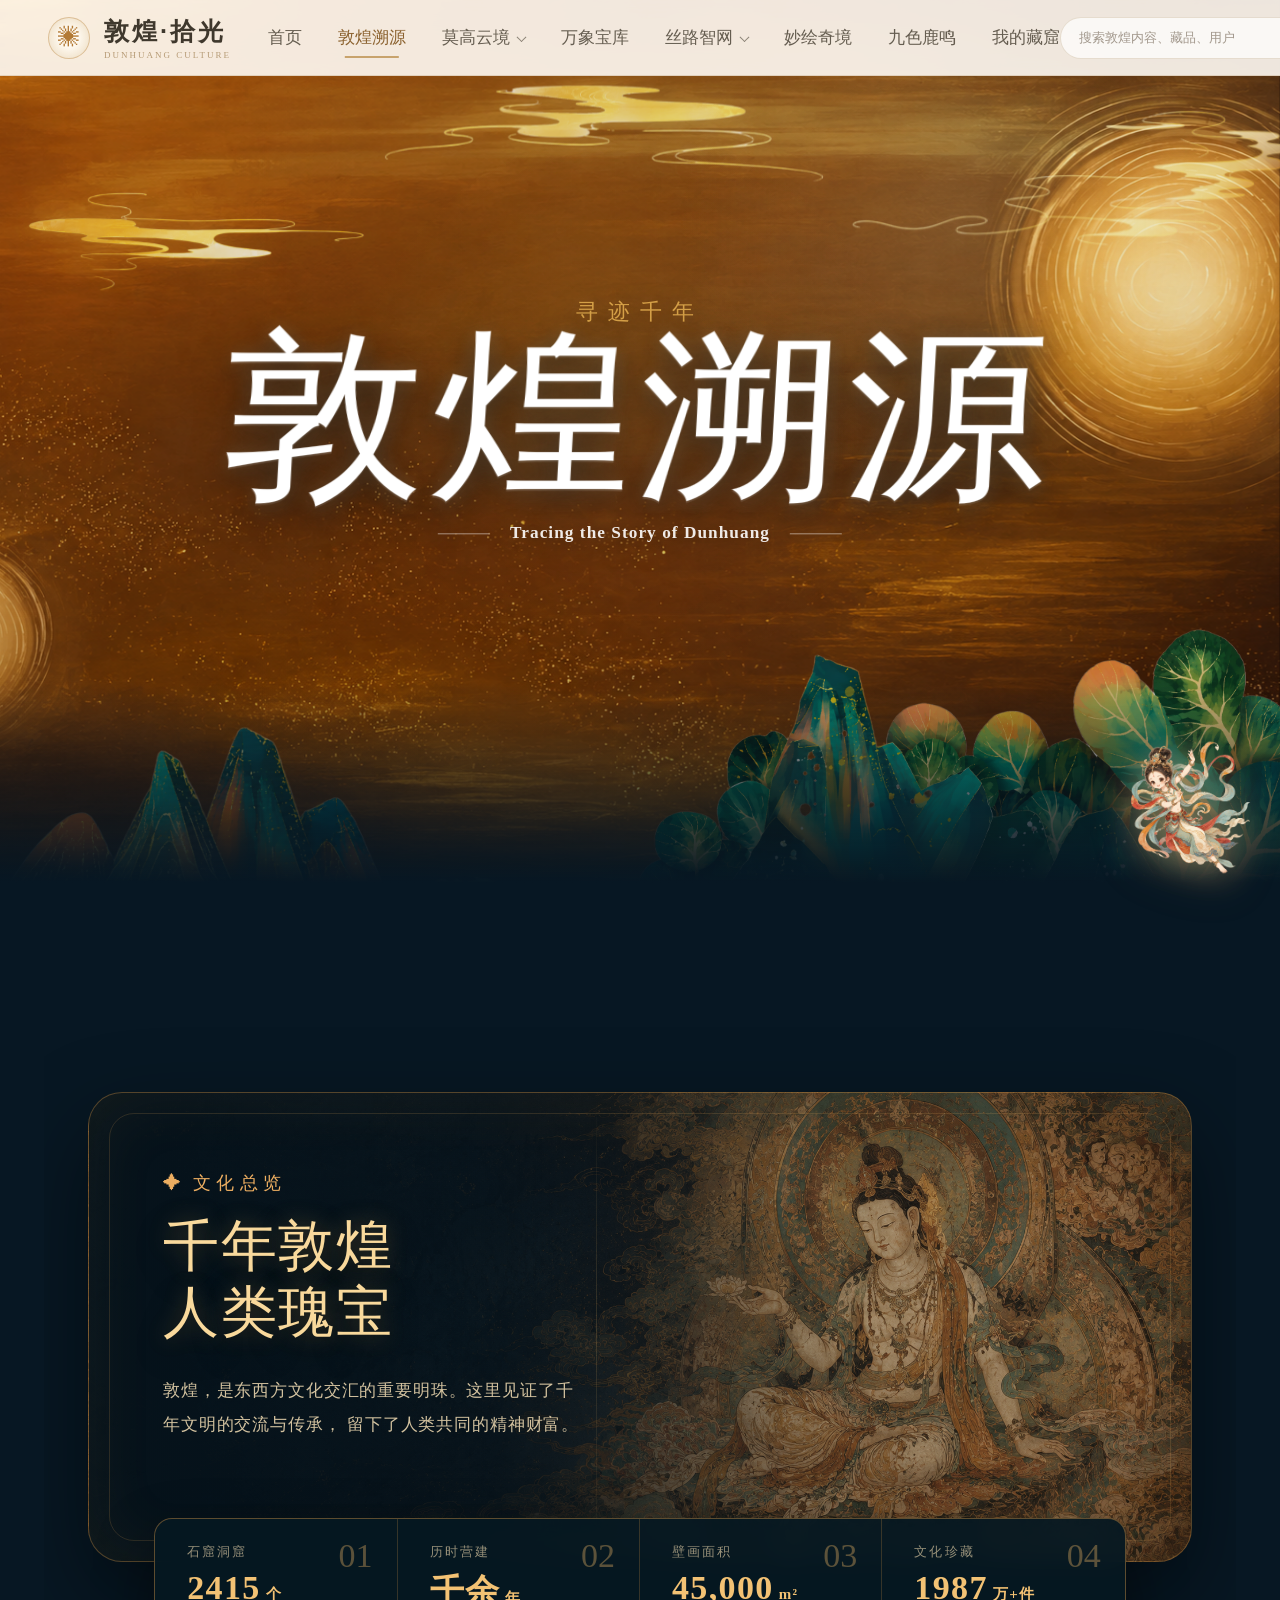
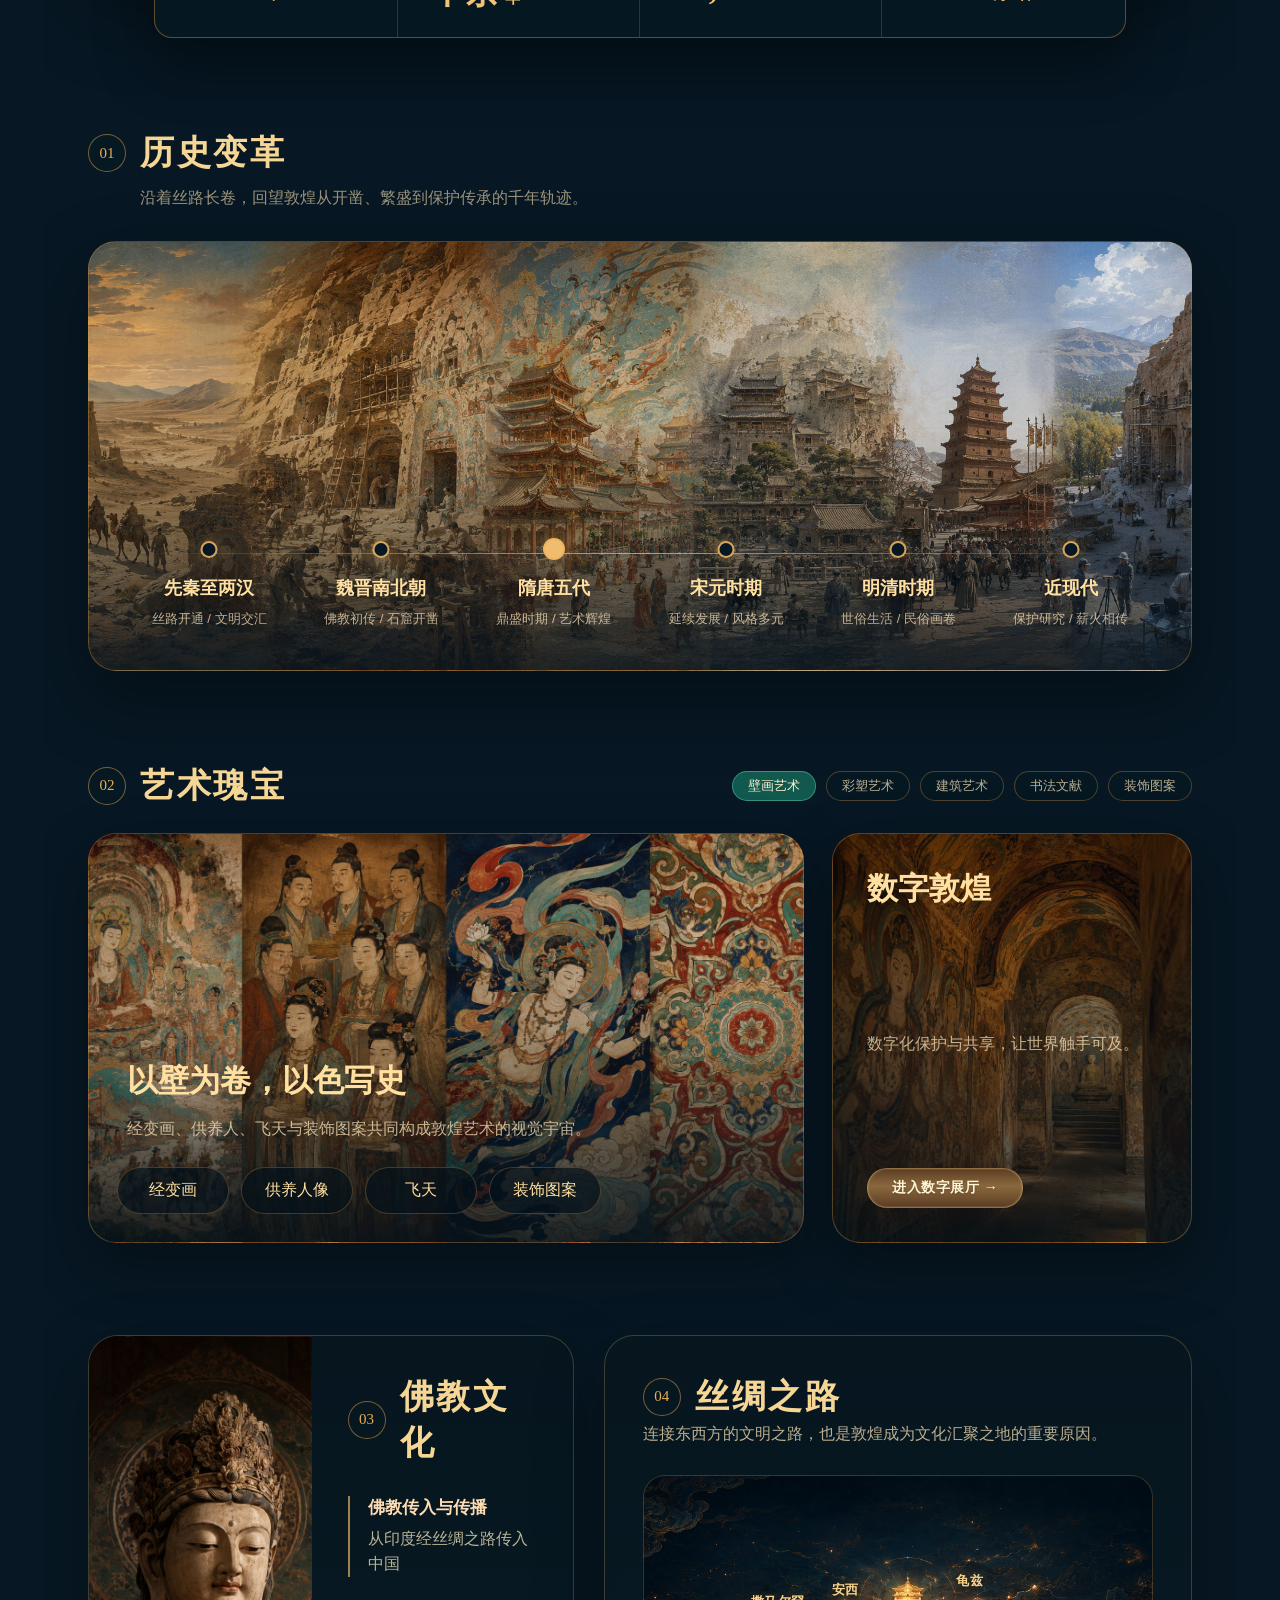
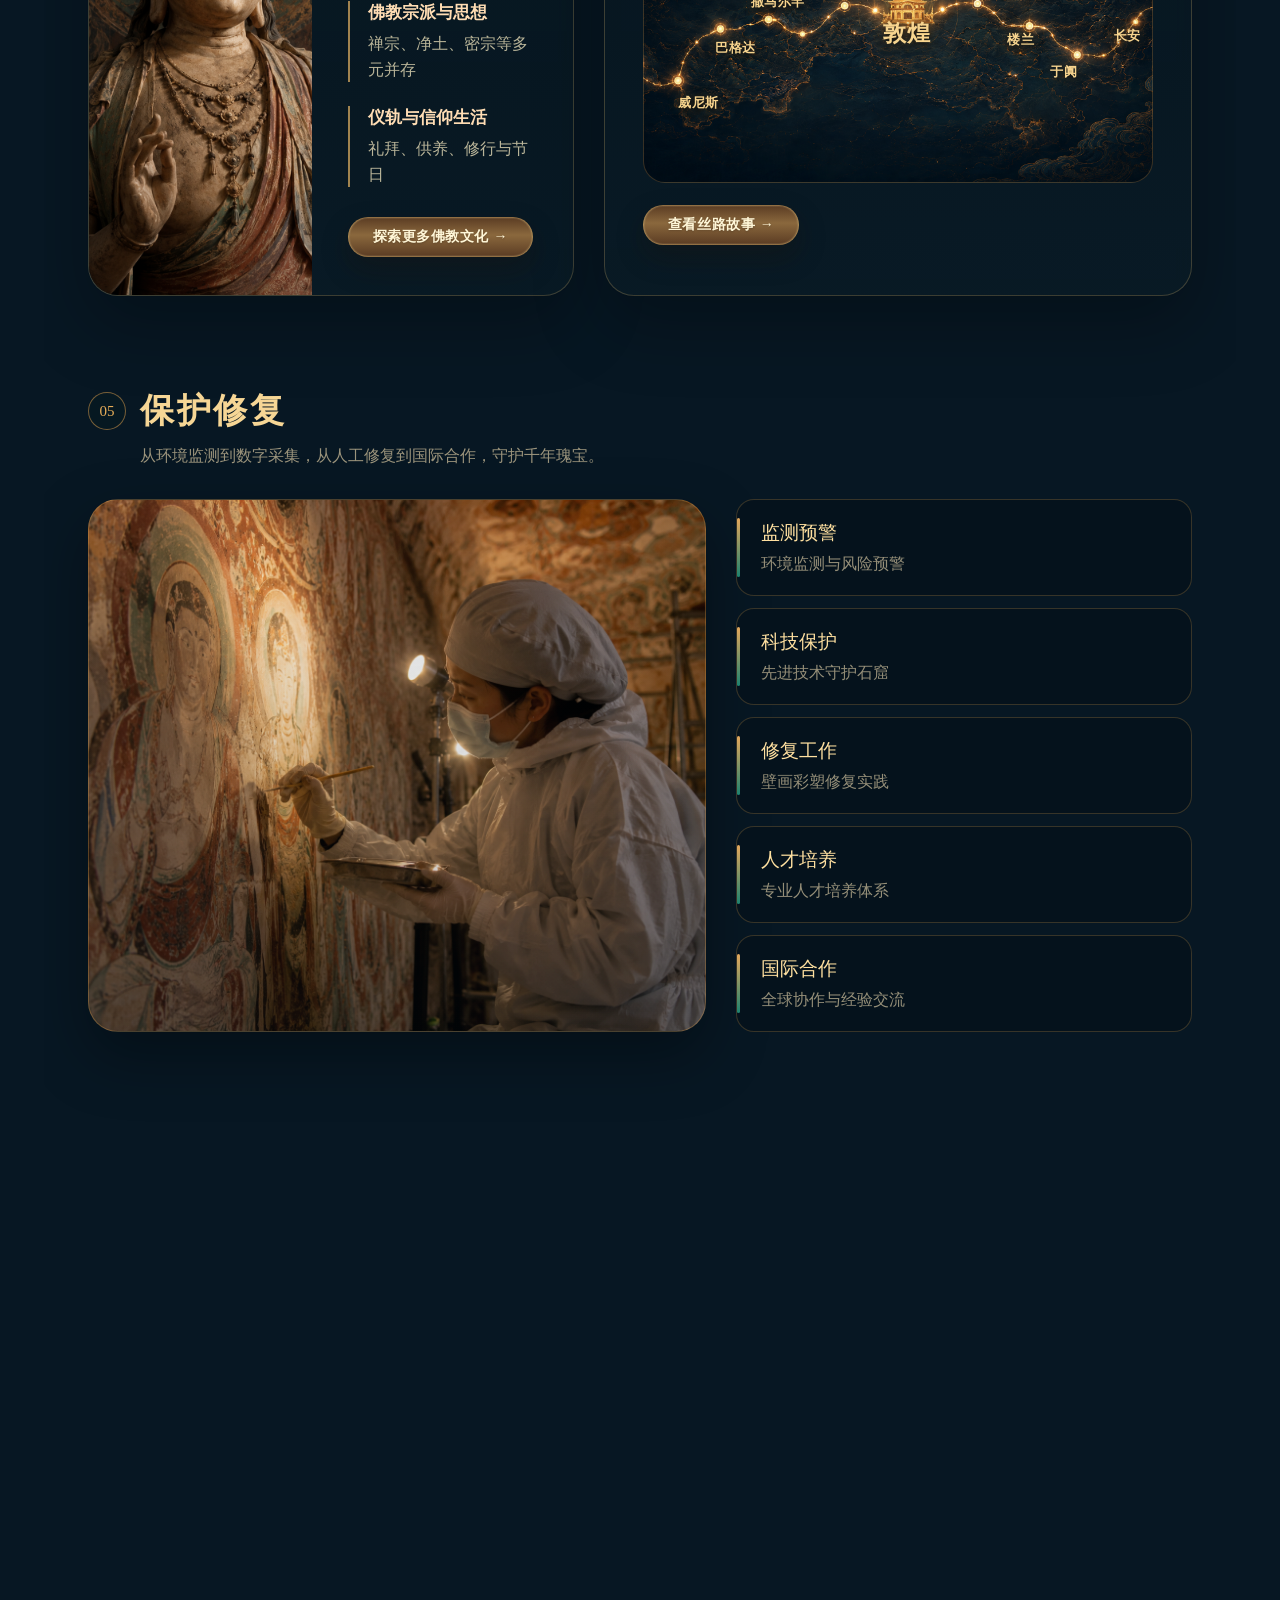
==== dunhuang_frontend/dunhuang_frontend/pages/community.html @ d0263dbf "首次提交" ====
﻿<!DOCTYPE html>
<html lang="zh-CN">
<head>
  <meta charset="UTF-8" />
  <meta name="viewport" content="width=device-width, initial-scale=1.0" />

  <title>敦煌社区</title>

  <link rel="stylesheet" href="../assets/css/community.css" />
  <link rel="stylesheet" href="../assets/css/ai-assistant.css" />
</head>

<body>
  <main class="community-page">
    <section class="community-opening" id="communityOpening">
      <div class="opening-sticky">
        <div class="opening-scene">
          <img
            class="opening-layer opening-bg"
            src="../assets/images/community/bg.png"
            alt="敦煌背景"
          />

          <img
            class="opening-layer cloud cloud-left"
            src="../assets/images/community/cloud-left.png"
            alt="左侧云纹"
          />

          <img
            class="opening-layer cloud cloud-top"
            src="../assets/images/community/cloud-top.png"
            alt="顶部云纹"
          />

          <img
            class="opening-layer cloud cloud-right"
            src="../assets/images/community/cloud-right.png"
            alt="右侧云纹"
          />

          <img
            class="opening-layer mountain mountain-center"
            src="../assets/images/community/mountain-center.png"
            alt="中间远山"
          />

          <img
            class="opening-layer mountain mountain-left"
            src="../assets/images/community/mountain-left.png"
            alt="左侧山体"
          />

          <img
            class="opening-layer mountain mountain-right"
            src="../assets/images/community/mountain-right.png"
            alt="右侧山体"
          />

          <header class="topbar">
            <div class="brand">
              <div class="brand-logo">✺</div>
              <div>
                <div class="brand-title">敦煌·拾光</div>
                <div class="brand-sub">DUNHUANG CULTURE</div>
              </div>
            </div>

            <nav class="nav">
              <a href="../welcome.html?view=home">首页</a>
              <a class="active" href="./community.html">敦煌溯源</a>
              <span class="nav-item has-dropdown">
                <a href="./mogao1.html">莫高云境</a>
                <span class="nav-dropdown">
                  <a href="./mogao1.html">云游洞窟</a>
                  <a href="./mogao2.html">洞窟筛选</a>
                </span>
              </span>
              <a href="./treasure.html">万象宝库</a>
              <span class="nav-item has-dropdown">
                <a href="./knowledge1.html">丝路智网</a>
                <span class="nav-dropdown">
                  <a href="./knowledge1.html">知识图谱</a>
                  <a href="./knowledge2.html">智能检索</a>
                </span>
              </span>
              <a href="./game.html">妙绘奇境</a>
              <a href="./origin.html">九色鹿鸣</a>
              <a href="./profile.html">我的藏窟</a>
            </nav>

            <div class="top-actions">
              <div class="search">
                <input type="text" placeholder="搜索敦煌内容、藏品、用户" />
                <span>⌕</span>
              </div>
              <button class="icon-btn">♡</button>
              <button class="icon-btn">✉</button>
              <div class="user-mini">
                <img src="../assets/images/profile/lingxi-main.png" alt="用户头像">
                <span>敦小妞</span>
                <em>Lv.6</em>
              </div>
            </div>
          </header>

          <div class="opening-title">
            <div class="title-small">寻迹千年</div>
            <h1>敦煌溯源</h1>
            <p>Tracing the Story of Dunhuang</p>
          </div>

          <div class="bottom-fade"></div>
        </div>
      </div>
    </section>

    <section class="community-content origin-overview" id="originOverview">
  <div class="overview-bg-deco"></div>

  <div class="overview-shell">
     <section class="community-content origin-overview" id="originOverview">
      <div class="overview-shell">
        <section class="overview-hero reveal">
          <div class="overview-hero__content">
            <div class="eyebrow">文化总览</div>
            <h2>千年敦煌<br />人类瑰宝</h2>
            <p>
              敦煌，是东西方文化交汇的重要明珠。这里见证了千年文明的交流与传承，
              留下了人类共同的精神财富。
            </p>
          </div>
        </section>

        <section class="overview-stats reveal" aria-label="敦煌数据概览">
          <article class="stat-item">
            <span>01</span>
            <p>石窟洞窟</p>
            <strong>2415<em>个</em></strong>
          </article>
          <article class="stat-item">
            <span>02</span>
            <p>历时营建</p>
            <strong>千余<em>年</em></strong>
          </article>
          <article class="stat-item">
            <span>03</span>
            <p>壁画面积</p>
            <strong>45,000<em>m²</em></strong>
          </article>
          <article class="stat-item">
            <span>04</span>
            <p>文化珍藏</p>
            <strong>1987<em>万+件</em></strong>
          </article>
        </section>

        <section class="overview-block history-block reveal">
          <div class="section-title">
            <span>01</span>
            <h3>历史变革</h3>
            <p>沿着丝路长卷，回望敦煌从开凿、繁盛到保护传承的千年轨迹。</p>
          </div>

          <div class="history-panorama">
            <div class="history-points">
              <article>
                <b>先秦至两汉</b>
                <small>丝路开通 / 文明交汇</small>
              </article>
              <article>
                <b>魏晋南北朝</b>
                <small>佛教初传 / 石窟开凿</small>
              </article>
              <article class="active">
                <b>隋唐五代</b>
                <small>鼎盛时期 / 艺术辉煌</small>
              </article>
              <article>
                <b>宋元时期</b>
                <small>延续发展 / 风格多元</small>
              </article>
              <article>
                <b>明清时期</b>
                <small>世俗生活 / 民俗画卷</small>
              </article>
              <article>
                <b>近现代</b>
                <small>保护研究 / 薪火相传</small>
              </article>
            </div>
          </div>
        </section>

        <section class="overview-block art-block reveal">
          <div class="section-head">
            <div class="section-title compact">
              <span>02</span>
              <h3>艺术瑰宝</h3>
            </div>
            <div class="art-tabs">
              <button class="art-tab active">壁画艺术</button>
              <button class="art-tab">彩塑艺术</button>
              <button class="art-tab">建筑艺术</button>
              <button class="art-tab">书法文献</button>
              <button class="art-tab">装饰图案</button>
            </div>
          </div>

          <div class="art-editorial">
            <div class="art-stage">
              <div class="art-copy">
                <h4>以壁为卷，以色写史</h4>
                <p>经变画、供养人、飞天与装饰图案共同构成敦煌艺术的视觉宇宙。</p>
              </div>
              <div class="art-labels">
                <span>经变画</span>
                <span>供养人像</span>
                <span>飞天</span>
                <span>装饰图案</span>
              </div>
            </div>

            <aside class="digital-panel">
              <h4>数字敦煌</h4>
              <p>数字化保护与共享，让世界触手可及。</p>
              <a href="javascript:void(0);" role="button">进入数字展厅 →</a>
            </aside>
          </div>
        </section>

        <section class="overview-dual reveal">
          <article class="culture-panel">
            <div class="panel-image buddha-image"></div>
            <div class="panel-copy">
              <div class="section-title compact">
                <span>03</span>
                <h3>佛教文化</h3>
              </div>
              <ul>
                <li><b>佛教传入与传播</b><em>从印度经丝绸之路传入中国</em></li>
                <li><b>佛教宗派与思想</b><em>禅宗、净土、密宗等多元并存</em></li>
                <li><b>仪轨与信仰生活</b><em>礼拜、供养、修行与节日</em></li>
              </ul>
              <a href="javascript:void(0);" role="button">探索更多佛教文化 →</a>
            </div>
          </article>

          <article class="road-panel">
            <div class="section-title compact">
              <span>04</span>
              <h3>丝绸之路</h3>
            </div>
            <p>连接东西方的文明之路，也是敦煌成为文化汇聚之地的重要原因。</p>
            <div class="road-map">
              <span class="route-label route-venice">威尼斯</span>
              <span class="route-label route-changan">巴格达</span>
              <span class="route-label route-turpan">撒马尔罕</span>
              <span class="route-label route-anxi">安西</span>
              <span class="route-label route-dunhuang">敦煌</span>
              <span class="route-label route-qiuci">龟兹</span>
              <span class="route-label route-loulan">楼兰</span>
              <span class="route-label route-huayuan">于阗</span>
              <span class="route-label route-baghdad">长安</span>
            </div>
            <a href="javascript:void(0);" role="button">查看丝路故事 →</a>
          </article>
        </section>

        <section class="overview-block repair-block reveal">
          <div class="section-title">
            <span>05</span>
            <h3>保护修复</h3>
            <p>从环境监测到数字采集，从人工修复到国际合作，守护千年瑰宝。</p>
          </div>

          <div class="repair-editorial">
            <div class="repair-photo"></div>
            <div class="repair-list">
              <article><span>监测预警</span><p>环境监测与风险预警</p></article>
              <article><span>科技保护</span><p>先进技术守护石窟</p></article>
              <article><span>修复工作</span><p>壁画彩塑修复实践</p></article>
              <article><span>人才培养</span><p>专业人才培养体系</p></article>
              <article><span>国际合作</span><p>全球协作与经验交流</p></article>
            </div>
          </div>
        </section>

        <section class="overview-block modern-block reveal">
          <div class="section-title">
            <span>06</span>
            <h3>当代价值</h3>
            <p>让敦煌文化照亮未来，让传统审美进入当代生活。</p>
          </div>

          <div class="modern-editorial">
            <div class="modern-strip">
              <div><b>文化传承</b><small>弘扬中华优秀传统文化</small></div>
              <div><b>学术研究</b><small>多学科研究与新发现</small></div>
              <div><b>文旅融合</b><small>文化旅游与美学体验</small></div>
              <div><b>创意产业</b><small>文创设计与生活美学</small></div>
              <div><b>国际交流</b><small>文明互鉴与世界对话</small></div>
            </div>
            <div class="modern-quotes">
              <blockquote>
                敦煌是全人类的共同财富，保护好、研究好、利用好，是我们共同的责任。
                <span>—— 敦煌研究院</span>
              </blockquote>
              <blockquote>
                保护传承敦煌文化，让历史文脉在新时代焕发光彩。
                <span>—— 习近平总书记相关论述</span>
              </blockquote>
              <blockquote>
                以数字技术连接古今，让丝路文明被更多人看见、理解与热爱。
                <span>—— 数字敦煌</span>
              </blockquote>
            </div>
          </div>
        </section>
      </div>
    </section>

  </main>

  <script src="../assets/js/community.js"></script>
  <script src="../assets/js/ai-assistant.js"></script>
</body>
</html>
---- dunhuang_frontend/dunhuang_frontend/assets/css/community.css ----
* {
  box-sizing: border-box;
}

html,
body {
  margin: 0;
  padding: 0;
  overflow-x: hidden;
  background: #071723;
  font-family: "STKaiti", "KaiTi", "Microsoft YaHei", Arial, sans-serif;
}

img {
  display: block;
  user-select: none;
  -webkit-user-drag: none;
  pointer-events: none;
}

.community-page {
  width: 100%;
  min-height: 100vh;
  background: #071723;
}

.community-opening {
  position: relative;
  height: 100vh;
  min-height: 560px;
  background: #050508;
}

.opening-sticky {
  position: relative;
  top: 0;
  width: 100%;
  height: 100%;
  overflow: hidden;
  background: #050508;
}

.opening-scene {
  position: relative;
  width: 100%;
  height: 100%;
  overflow: hidden;
  background: #050508;
}

.opening-layer {
  position: absolute;
  display: block;
  will-change: transform, opacity;
}

.opening-bg {
  inset: 0;
  z-index: 1;
  width: 100%;
  height: 100%;
  object-fit: cover;
  transform-origin: center center;
}

.opening-scene::after {
  content: "";
  position: absolute;
  inset: 0;
  z-index: 30;
  pointer-events: none;
  background:
    radial-gradient(circle at 74% 25%, rgba(255, 218, 136, 0.14), transparent 23%),
    radial-gradient(circle at 49% 45%, rgba(255, 203, 91, 0.08), transparent 34%),
    linear-gradient(to bottom, rgba(0, 0, 0, 0.04), rgba(0, 0, 0, 0.12) 58%, rgba(0, 0, 0, 0.28));
}

.topbar {
  position: absolute;
  top: 0;
  left: 0;
  right: 0;
  z-index: 50;
  height: 76px;
  padding: 0 48px;
  display: flex;
  align-items: center;
  justify-content: space-between;
  background: rgba(255, 251, 244, 0.9);
  border-bottom: 1px solid rgba(178, 147, 105, 0.28);
  backdrop-filter: blur(14px);
}

.brand {
  min-width: 220px;
  display: flex;
  align-items: center;
  gap: 14px;
  color: #3f382d;
}

.brand-logo {
  width: 42px;
  height: 42px;
  border: 1px solid rgba(191, 143, 79, 0.45);
  border-radius: 50%;
  display: grid;
  place-items: center;
  color: #b37a35;
  background: radial-gradient(circle, #fffaf1 30%, #ead8bb);
  font-size: 22px;
}

.brand-title {
  font-size: 25px;
  letter-spacing: 3px;
  font-weight: 800;
}

.brand-sub {
  margin-top: 2px;
  color: #b69b76;
  font-family: Georgia, "Times New Roman", serif;
  font-size: 9px;
  letter-spacing: 2px;
}

.nav {
  display: flex;
  align-items: center;
  gap: 36px;
  color: #655d50;
  font-size: 17px;
}

.nav a {
  position: relative;
  padding: 28px 0;
  color: inherit;
  text-decoration: none;
  white-space: nowrap;
}

.nav a::after {
  content: "";
  position: absolute;
  left: 50%;
  bottom: 19px;
  width: 0;
  height: 2px;
  background: #c8a36c;
  transform: translateX(-50%);
  transition: 0.25s;
}

.nav a:hover,
.nav a.active {
  color: #8b622f;
}

.nav a:hover::after,
.nav a.active::after {
  width: 80%;
}

.nav-item {
  position: relative;
  display: inline-flex;
  align-items: center;
}

.has-dropdown > a {
  padding-right: 15px;
}

.has-dropdown > a::before {
  content: "";
  position: absolute;
  right: 0;
  top: 50%;
  width: 6px;
  height: 6px;
  border-right: 1px solid currentColor;
  border-bottom: 1px solid currentColor;
  transform: translateY(-62%) rotate(45deg);
  opacity: .55;
  transition: transform .22s ease, opacity .22s ease;
}

.has-dropdown:hover > a::before,
.has-dropdown:focus-within > a::before {
  transform: translateY(-35%) rotate(225deg);
  opacity: 1;
}

.nav-dropdown {
  position: absolute;
  left: 50%;
  top: calc(100% - 7px);
  z-index: 80;
  width: 168px;
  padding: 8px;
  display: grid;
  gap: 2px;
  background: linear-gradient(180deg, rgba(255,253,249,.96), rgba(247,238,226,.95));
  border: 1px solid rgba(196,147,88,.34);
  border-radius: 8px;
  box-shadow: 0 18px 42px rgba(92, 63, 36, .16);
  opacity: 0;
  visibility: hidden;
  transform: translate(-50%, 10px);
  transition: opacity .22s ease, transform .22s ease, visibility .22s ease;
}

.nav-dropdown::before {
  content: "";
  position: absolute;
  left: 50%;
  top: -6px;
  width: 10px;
  height: 10px;
  background: rgba(255,253,249,.96);
  border-left: 1px solid rgba(196,147,88,.34);
  border-top: 1px solid rgba(196,147,88,.34);
  transform: translateX(-50%) rotate(45deg);
}

.has-dropdown:hover .nav-dropdown,
.has-dropdown:focus-within .nav-dropdown {
  opacity: 1;
  visibility: visible;
  transform: translate(-50%, 0);
}

.nav .nav-dropdown a {
  height: 38px;
  padding: 0 12px;
  display: flex;
  align-items: center;
  justify-content: center;
  color: #4c3c2b;
  font-size: 16px;
  border-radius: 6px;
}

.nav .nav-dropdown a::before,
.nav .nav-dropdown a::after {
  display: none;
}

.nav .nav-dropdown a:hover,
.nav .nav-dropdown a:focus-visible {
  color: #8a5a25;
  background: rgba(196,147,88,.13);
}

.nav .has-dropdown > a::before,
.nav .has-dropdown > a:hover::before,
.nav .has-dropdown > a:focus-visible::before {
  left: auto !important;
  right: 0 !important;
  top: 50% !important;
  bottom: auto !important;
  width: 6px !important;
  height: 6px !important;
  background: transparent !important;
  border-right: 1px solid currentColor !important;
  border-bottom: 1px solid currentColor !important;
  border-left: 0 !important;
  border-top: 0 !important;
  opacity: .72 !important;
  box-shadow: none !important;
}

.nav .has-dropdown > a::before {
  transform: translateY(-62%) rotate(45deg) !important;
}

.nav .has-dropdown:hover > a::before,
.nav .has-dropdown:focus-within > a::before {
  transform: translateY(-35%) rotate(225deg) !important;
}

.top-actions {
  display: flex;
  align-items: center;
  gap: 14px;
}

.search {
  width: 250px;
  height: 42px;
  padding: 0 16px;
  border: 1px solid rgba(176, 146, 106, 0.28);
  border-radius: 999px;
  display: flex;
  align-items: center;
  color: #9d907e;
  background: rgba(255, 255, 255, 0.72);
}

.search input {
  min-width: 0;
  flex: 1;
  border: none;
  outline: none;
  background: transparent;
  color: #776a5a;
  font-size: 13px;
}

.search input::placeholder {
  color: rgba(119, 106, 90, 0.68);
}

.search span {
  font-size: 22px;
  line-height: 1;
}

.icon-btn {
  width: 34px;
  height: 34px;
  border: 0;
  border-radius: 50%;
  background: transparent;
  color: #877665;
  font-size: 17px;
}

.icon-btn:hover {
  background: rgba(200, 163, 108, 0.14);
}

.user-mini {
  height: 42px;
  padding: 4px 12px 4px 4px;
  display: flex;
  align-items: center;
  gap: 8px;
  border-radius: 999px;
  color: #655d50;
  background: rgba(255, 255, 255, 0.62);
  cursor: default;
}

.user-mini img {
  width: 34px;
  height: 34px;
  border-radius: 50%;
  object-fit: cover;
}

.user-mini span {
  font-size: 13px;
  white-space: nowrap;
}

.user-mini em {
  padding: 1px 6px;
  border-radius: 999px;
  color: #fff;
  background: #c8a36c;
  font-size: 10px;
  font-style: normal;
}

.cloud {
  z-index: 3;
  height: auto;
  object-fit: contain;
  opacity: 0.95;
  mix-blend-mode: screen;
  filter: drop-shadow(0 0 10px rgba(255, 194, 70, 0.2));
}

.cloud-left {
  left: -2vw;
  top: 20vh;
  width: 30vw;
}

.cloud-top {
  left: 29vw;
  top: 7vh;
  width: 35vw;
  opacity: 0.88;
}

.cloud-right {
  right: -5vw;
  top: 11vh;
  width: 40vw;
  opacity: 0.9;
}

.mountain {
  height: auto;
  object-fit: contain;
  transform-origin: center bottom;
  will-change: transform, opacity;
}

.mountain-center {
  left: 18vw;
  bottom: -11vh;
  z-index: 8;
  width: 64vw;
  opacity: 0.9;
}

.mountain-left {
  left: -10vw;
  bottom: -10vh;
  z-index: 12;
  width: 75vw;
}

.mountain-right {
  right: -7vw;
  bottom: 0;
  z-index: 13;
  width: 65vw;
}

.opening-title {
  position: absolute;
  left: 50%;
  top: 47%;
  z-index: 35;
  width: min(1080px, 78vw);
  transform: translate(-50%, -50%);
  text-align: center;
  color: #ffffff;
  pointer-events: none;
  text-shadow:
    0 7px 24px rgba(0, 0, 0, 0.58),
    0 0 18px rgba(255, 220, 150, 0.22);
  will-change: transform, opacity;
}

.title-small {
  margin-bottom: 14px;
  color: #d5a047;
  font-family: "STXingkai", "华文行楷", "KaiTi", "STKaiti", serif;
  font-size: clamp(19px, 1.7vw, 30px);
  font-weight: 500;
  line-height: 1;
  letter-spacing: 0.46em;
}

.opening-title h1 {
  margin: 0;
  font-family: "STXingkai", "华文行楷", "FZShuTi", "方正舒体", "华文行草", "STLiti", "KaiTi", "STKaiti", serif;
  font-size: clamp(108px, 14.5vw, 236px);
  font-weight: 500;
  font-synthesis-weight: none;
  line-height: 0.86;
  letter-spacing: 0.03em;
  white-space: nowrap;
  -webkit-text-stroke: 0.8px rgba(255, 255, 255, 0.36);
  paint-order: stroke fill;
  filter:
    drop-shadow(0 2px 0 rgba(255, 255, 255, 0.16))
    drop-shadow(0 8px 18px rgba(0, 0, 0, 0.36));
  transform: scaleX(1.08) skewX(-3deg);
}

.opening-title p {
  position: relative;
  display: inline-block;
  margin: 26px 0 0;
  padding: 0 72px;
  color: rgba(255, 255, 255, 0.9);
  font-family: Georgia, "Times New Roman", serif;
  font-size: clamp(17px, 1.35vw, 25px);
  font-weight: 700;
  letter-spacing: 0.06em;
}

.opening-title p::before,
.opening-title p::after {
  content: "";
  position: absolute;
  top: 50%;
  width: 52px;
  height: 1px;
  background: rgba(255, 255, 255, 0.48);
}

.opening-title p::before {
  left: 0;
}

.opening-title p::after {
  right: 0;
}

.bottom-fade {
  position: absolute;
  left: 0;
  right: 0;
  bottom: 0;
  z-index: 40;
  height: 24vh;
  pointer-events: none;
  background: linear-gradient(to bottom, rgba(7, 23, 35, 0), #071723 92%);
}

.community-content {
  min-height: 100vh;
  background: #071723;
  color: rgba(255, 255, 255, 0.86);
  display: flex;
  align-items: center;
  justify-content: center;
}

.content-inner {
  text-align: center;
}

.content-inner h2 {
  margin: 0 0 12px;
  font-size: 36px;
  font-weight: 500;
}

.content-inner p {
  margin: 0;
  color: rgba(255, 255, 255, 0.62);
  font-size: 16px;
}

@media (max-width: 900px) {
  .community-opening {
    min-height: 620px;
  }

  .opening-title {
    top: 48%;
    width: 92vw;
  }

  .opening-title h1 {
    font-size: clamp(64px, 17vw, 120px);
  }

  .title-small {
    font-size: 18px;
    letter-spacing: 0.34em;
  }

  .opening-title p {
    padding: 0 38px;
    font-size: 14px;
  }

  .opening-title p::before,
  .opening-title p::after {
    width: 28px;
  }

  .cloud-left {
    width: 72vw;
    left: -18vw;
    top: 15vh;
  }

  .cloud-top {
    width: 68vw;
    left: 16vw;
    top: 6vh;
  }

  .cloud-right {
    width: 70vw;
    right: -24vw;
    top: 13vh;
  }

  .mountain-center {
    left: 2vw;
    width: 100vw;
    bottom: 8vh;
  }

  .mountain-left {
    left: -18vw;
    width: 80vw;
  }

  .mountain-right {
    right: -25vw;
    width: 90vw;
  }
}


.community-content.origin-overview {
  display: block;
  align-items: initial;
  justify-content: initial;
  min-height: 100vh;
  padding: 96px 0 128px;
  background: #071723;
  color: #f7dfb1;
  overflow: hidden;
}

.overview-shell {
  width: min(1360px, calc(100% - 88px));
  margin: 0 auto;
}

.overview-hero {
  position: relative;
  min-height: 470px;
  overflow: hidden;
  border-radius: 34px;
  border: 1px solid rgba(214, 151, 70, 0.38);
  background:
    linear-gradient(90deg, rgba(5, 18, 27, 0.98) 0%, rgba(5, 18, 27, 0.84) 37%, rgba(5, 18, 27, 0.18) 68%, rgba(5, 18, 27, 0.05) 100%),
    url("../images/community/overview/hero-mural.png");
  background-size: cover;
  background-position: center right;
  box-shadow:
    0 36px 92px rgba(0, 0, 0, 0.45),
    inset 0 0 70px rgba(214, 151, 70, 0.08);
}

.overview-hero::before {
  content: "";
  position: absolute;
  inset: 20px;
  border: 1px solid rgba(226, 169, 86, 0.16);
  border-radius: 25px;
  pointer-events: none;
}

.overview-hero::after {
  content: "";
  position: absolute;
  left: 46%;
  top: 0;
  width: 1px;
  height: 100%;
  background: linear-gradient(to bottom, transparent, rgba(240, 190, 108, 0.24), transparent);
  opacity: 0.7;
}

.overview-hero__content {
  position: relative;
  z-index: 2;
  width: min(570px, 54%);
  padding: 78px 74px;
}

.eyebrow {
  margin-bottom: 18px;
  color: #edae61;
  font-size: 18px;
  letter-spacing: 0.3em;
}

.eyebrow::before {
  content: "✦";
  margin-right: 12px;
  letter-spacing: 0;
}

.overview-hero h2 {
  margin: 0;
  color: #f9d99c;
  font-family: "STXingkai", "华文行楷", "KaiTi", serif;
  font-size: clamp(42px, 4.4vw, 72px);
  font-weight: 500;
  line-height: 1.18;
  letter-spacing: 0.03em;
  white-space: nowrap;
  text-shadow:
    0 12px 36px rgba(0, 0, 0, 0.48),
    0 0 22px rgba(236, 176, 84, 0.3);
}

.overview-hero p {
  width: 470px;
  max-width: 100%;
  margin: 28px 0 0;
  color: rgba(255, 232, 188, 0.82);
  font-size: 17px;
  line-height: 2;
  letter-spacing: 0.05em;
}

.overview-stats {
  position: relative;
  z-index: 5;
  width: min(1080px, 88%);
  margin: -44px auto 88px;
  padding: 0;
  display: grid;
  grid-template-columns: repeat(4, 1fr);
  border: 1px solid rgba(214, 151, 70, 0.42);
  border-radius: 18px;
  background: rgba(6, 24, 33, 0.94);
  box-shadow: 0 24px 58px rgba(0, 0, 0, 0.42);
  backdrop-filter: blur(12px);
}

.stat-item {
  position: relative;
  min-height: 104px;
  padding: 24px 32px 22px;
  border-right: 1px solid rgba(214, 151, 70, 0.24);
}

.stat-item:last-child {
  border-right: none;
}

.stat-item span {
  position: absolute;
  right: 24px;
  top: 20px;
  color: rgba(232, 178, 101, 0.38);
  font-family: Georgia, serif;
  font-size: 34px;
  line-height: 1;
}

.stat-item p {
  margin: 0 0 8px;
  color: rgba(255, 231, 184, 0.58);
  font-size: 13px;
  letter-spacing: 0.16em;
}

.stat-item strong {
  color: #f3c274;
  font-family: Georgia, "Times New Roman", serif;
  font-size: 34px;
  letter-spacing: 0.04em;
}

.stat-item em {
  margin-left: 5px;
  font-style: normal;
  font-size: 15px;
}

.overview-block,
.overview-dual {
  margin-top: 92px;
}

.section-title {
  display: grid;
  grid-template-columns: auto 1fr;
  align-items: center;
  column-gap: 14px;
  row-gap: 8px;
  margin-bottom: 28px;
}

.section-title.compact {
  margin-bottom: 0;
}

.section-title span {
  width: 38px;
  height: 38px;
  display: grid;
  place-items: center;
  border-radius: 50%;
  border: 1px solid rgba(218, 157, 76, 0.54);
  color: #e7ad58;
  font-family: Georgia, serif;
  font-size: 15px;
  background: rgba(7, 25, 34, 0.72);
}

.section-title h3 {
  margin: 0;
  color: #f6d695;
  font-size: 34px;
  letter-spacing: 0.08em;
  font-weight: 600;
}

.section-title p {
  grid-column: 2 / -1;
  margin: 0;
  color: rgba(255, 231, 184, 0.6);
  font-size: 16px;
  line-height: 1.8;
}

.history-panorama {
  position: relative;
  min-height: 430px;
  overflow: hidden;
  border-radius: 28px;
  border: 1px solid rgba(218, 157, 76, 0.32);
  background:
    linear-gradient(to bottom, rgba(7, 23, 35, 0.02), rgba(7, 23, 35, 0.16) 44%, rgba(7, 23, 35, 0.72) 100%),
    url("../images/community/overview/history-panorama.png");
  background-size: cover;
  background-position: center;
  box-shadow: 0 28px 70px rgba(0, 0, 0, 0.34);
}

.history-panorama::before {
  content: "";
  position: absolute;
  left: 44px;
  right: 44px;
  bottom: 116px;
  height: 1px;
  background: linear-gradient(90deg, transparent, rgba(237, 181, 96, 0.8), transparent);
}

.history-points {
  position: absolute;
  left: 34px;
  right: 34px;
  bottom: 28px;
  display: grid;
  grid-template-columns: repeat(6, 1fr);
  gap: 0;
}

.history-points article {
  position: relative;
  min-height: 88px;
  padding: 22px 14px 0;
  text-align: center;
  border: none;
  border-radius: 0;
  background: transparent;
  backdrop-filter: none;
}

.history-points article::before {
  content: "";
  position: absolute;
  top: -13px;
  left: 50%;
  width: 13px;
  height: 13px;
  border-radius: 50%;
  background: #071723;
  border: 2px solid rgba(237, 181, 96, 0.9);
  box-shadow: 0 0 18px rgba(237, 181, 96, 0.38);
  transform: translateX(-50%);
}

.history-points article.active::before {
  width: 18px;
  height: 18px;
  top: -16px;
  background: #f0bd6f;
  box-shadow: 0 0 26px rgba(237, 181, 96, 0.72);
}

.history-points b {
  display: block;
  color: #ffe0a0;
  font-size: 18px;
  margin-bottom: 8px;
  text-shadow: 0 4px 16px rgba(0, 0, 0, 0.62);
}

.history-points small {
  color: rgba(255, 232, 188, 0.72);
  line-height: 1.7;
}

.section-head {
  display: flex;
  align-items: center;
  justify-content: space-between;
  gap: 28px;
  margin-bottom: 24px;
}

.art-tabs {
  display: flex;
  flex-wrap: wrap;
  gap: 10px;
}

.art-tab {
  height: 30px;
  padding: 0 15px;
  border-radius: 999px;
  border: 1px solid rgba(218, 157, 76, 0.32);
  color: rgba(255, 232, 188, 0.72);
  background: rgba(6, 24, 33, 0.76);
  font-size: 13px;
  cursor: pointer;
}

.art-tab.active,
.art-tab:hover {
  color: #fff3cf;
  background: rgba(20, 105, 91, 0.8);
  border-color: rgba(105, 215, 183, 0.45);
}

.art-editorial {
  display: grid;
  grid-template-columns: minmax(0, 1fr) 360px;
  gap: 28px;
}

.art-stage {
  min-height: 410px;
  position: relative;
  overflow: hidden;
  border-radius: 28px;
  border: 1px solid rgba(218, 157, 76, 0.32);
  background:
    linear-gradient(to bottom, rgba(5, 18, 27, 0.04), rgba(5, 18, 27, 0.18) 48%, rgba(5, 18, 27, 0.82)),
    url("../images/community/overview/art-strip.png");
  background-size: cover;
  background-position: center;
  box-shadow: 0 24px 60px rgba(0, 0, 0, 0.3);
}

.art-copy {
  position: absolute;
  left: 38px;
  bottom: 98px;
  width: 470px;
  max-width: calc(100% - 76px);
}

.art-copy h4 {
  margin: 0 0 12px;
  color: #ffe0a0;
  font-size: 31px;
}

.art-copy p {
  margin: 0;
  color: rgba(255, 232, 188, 0.74);
  line-height: 1.85;
}

.art-labels {
  position: absolute;
  left: 28px;
  right: 28px;
  bottom: 28px;
  display: flex;
  gap: 12px;
}

.art-labels span {
  min-width: 112px;
  padding: 12px 18px;
  border-radius: 999px;
  text-align: center;
  color: #ffe0a0;
  border: 1px solid rgba(218, 157, 76, 0.28);
  background: rgba(5, 18, 27, 0.7);
}

.digital-panel {
  min-height: 410px;
  padding: 34px;
  display: flex;
  flex-direction: column;
  justify-content: space-between;
  border-radius: 28px;
  border: 1px solid rgba(218, 157, 76, 0.35);
  background:
    linear-gradient(180deg, rgba(5, 18, 27, 0.18), rgba(5, 18, 27, 0.82)),
    url("../images/community/overview/digital-cave.png");
  background-size: cover;
  background-position: center;
  box-shadow: 0 24px 60px rgba(0, 0, 0, 0.34);
}

.digital-panel h4 {
  margin: 0 0 12px;
  color: #ffe0a0;
  font-size: 31px;
}

.digital-panel p,
.road-panel p {
  margin: 0;
  color: rgba(255, 232, 188, 0.72);
  line-height: 1.8;
}

.digital-panel a,
.culture-panel a,
.road-panel a {
  display: inline-flex;
  align-items: center;
  justify-content: center;
  width: max-content;
  padding: 10px 24px;
  border-radius: 999px;
  color: #fff7d8;
  text-decoration: none;
  font-size: 14px;
  font-weight: 600;
  letter-spacing: 0.04em;
  background: linear-gradient(180deg, #5c3d24 0%, #8a683d 45%, #5c3d24 100%);
  border: 1px solid rgba(255, 215, 130, 0.32);
  box-shadow: inset 0 0 0 1px rgba(255, 245, 210, 0.08), 0 12px 28px rgba(31, 18, 9, 0.3);
  text-shadow: 0 1px 2px rgba(0, 0, 0, 0.18);
  transition: transform 0.2s ease, box-shadow 0.2s ease, background 0.2s ease, color 0.2s ease;
}

.digital-panel a:hover,
.culture-panel a:hover,
.road-panel a:hover {
  transform: translateY(-1px);
  box-shadow: inset 0 0 0 1px rgba(255, 245, 210, 0.12), 0 16px 36px rgba(31, 18, 9, 0.38);
  background: linear-gradient(180deg, #7d5b37 0%, #ac8d5a 45%, #7d5b37 100%);
  color: #fffce7;
}

.overview-dual {
  display: grid;
  grid-template-columns: 0.95fr 1.15fr;
  gap: 30px;
}

.culture-panel,
.road-panel {
  border-radius: 30px;
  border: 1px solid rgba(231, 186, 109, 0.24);
  background: linear-gradient(180deg, rgba(7, 22, 30, 0.88), rgba(9, 26, 37, 0.95));
  box-shadow: 0 28px 70px rgba(0, 0, 0, 0.28);
  overflow: hidden;
  backdrop-filter: blur(8px);
}

.culture-panel {
  display: grid;
  grid-template-columns: 46% 1fr;
}

.panel-image {
  min-height: 450px;
  background-size: cover;
  background-position: center;
}

.buddha-image {
  background-image: url("../images/community/overview/buddha-culture.png");
}

.panel-copy {
  padding: 38px 36px;
}

.panel-copy ul {
  list-style: none;
  margin: 30px 0;
  padding: 0;
  display: grid;
  gap: 24px;
}

.panel-copy li {
  padding-left: 18px;
  border-left: 2px solid rgba(245, 190, 104, 0.65);
}

.panel-copy b {
  display: block;
  color: #ffddb4;
  font-size: 17px;
}

.panel-copy em {
  display: block;
  margin-top: 7px;
  color: rgba(255, 242, 200, 0.72);
  font-style: normal;
  line-height: 1.6;
}

.road-panel {
  padding: 38px;
}

.road-map {
  position: relative;
  height: 308px;
  margin: 26px 0 22px;
  border-radius: 22px;
  border: 1px solid rgba(218, 157, 76, 0.25);
  background: url("../images/community/overview/silkroad-map.png") center / cover no-repeat;
}

.route-label {
  position: absolute;
  z-index: 2;
  color: #f7d48e;
  font-family: "STKaiti", "KaiTi", "Microsoft YaHei", serif;
  font-size: clamp(11px, 1.05vw, 16px);
  font-weight: 700;
  line-height: 1;
  letter-spacing: 0.04em;
  text-shadow:
    0 2px 7px rgba(0, 0, 0, 0.85),
    0 0 12px rgba(231, 167, 75, 0.36);
  white-space: nowrap;
  pointer-events: none;
}

.route-venice {
  left: 6.8%;
  top: 72%;
}

.route-changan {
  left: 14%;
  top: 54%;
}

.route-turpan {
  left: 21%;
  top: 39%;
}

.route-anxi {
  left: 37%;
  top: 35%;
}

.route-dunhuang {
  left: 47%;
  top: 48%;
  font-size: clamp(18px, 1.8vw, 28px);
}

.route-qiuci {
  left: 61.5%;
  top: 32%;
}

.route-loulan {
  left: 71.5%;
  top: 51.6%;
}

.route-huayuan {
  left: 80%;
  top: 62%;
}

.route-baghdad {
  left: 92.5%;
  top: 50%;
}

.repair-editorial {
  display: grid;
  grid-template-columns: 1.15fr 0.85fr;
  gap: 30px;
}

.repair-photo {
  min-height: 390px;
  border-radius: 30px;
  border: 1px solid rgba(218, 157, 76, 0.32);
  background:
    linear-gradient(to bottom, rgba(5, 18, 27, 0.02), rgba(5, 18, 27, 0.24)),
    url("../images/community/overview/repair-real.png") center / cover no-repeat;
  box-shadow: 0 24px 60px rgba(0, 0, 0, 0.34);
}

.repair-list {
  display: grid;
  grid-template-columns: 1fr;
  gap: 12px;
}

.repair-list article {
  position: relative;
  padding: 20px 22px 20px 24px;
  border-radius: 18px;
  border: 1px solid rgba(218, 157, 76, 0.24);
  background: rgba(5, 18, 27, 0.7);
  cursor: default;
  transition: transform 0.22s ease, border-color 0.22s ease, background 0.22s ease, box-shadow 0.22s ease;
}

.repair-list article::before {
  content: "";
  position: absolute;
  left: 0;
  top: 18px;
  bottom: 18px;
  width: 3px;
  border-radius: 999px;
  background: linear-gradient(to bottom, #e5a85c, rgba(35, 158, 132, 0.8));
  transition: width 0.22s ease, box-shadow 0.22s ease, filter 0.22s ease;
}

.repair-list article:hover {
  transform: translateY(-4px);
  border-color: rgba(246, 199, 111, 0.72);
  background:
    linear-gradient(90deg, rgba(230, 169, 88, 0.18), rgba(35, 158, 132, 0.08) 48%, rgba(5, 18, 27, 0.88)),
    rgba(7, 31, 38, 0.92);
  box-shadow:
    0 18px 38px rgba(0, 0, 0, 0.35),
    inset 0 0 34px rgba(246, 199, 111, 0.08);
}

.repair-list article:hover::before {
  width: 5px;
  filter: brightness(1.24);
  box-shadow: 0 0 18px rgba(230, 173, 91, 0.62);
}

.repair-list span {
  color: #ffe0a0;
  font-size: 19px;
}

.repair-list p {
  margin: 8px 0 0;
  color: rgba(255, 232, 188, 0.58);
}


.modern-editorial {
  display: grid;
  grid-template-columns: 1fr;
  align-items: stretch;
  gap: 26px;
}

.modern-strip {
  width: 100%;
  min-width: 0;
  height: clamp(300px, 24vw, 370px);
  display: grid;
  grid-template-columns: repeat(5, minmax(0, 1fr));
  overflow: hidden;
  border-radius: 30px;
  border: 1px solid rgba(218, 157, 76, 0.32);
  background: url("../images/community/overview/modern-strip.png") center / 100% 100% no-repeat;
  box-shadow: 0 24px 60px rgba(0, 0, 0, 0.3);
}

.modern-strip div {
  display: flex;
  flex-direction: column;
  justify-content: flex-end;
  padding: 24px 18px;
  background: linear-gradient(to bottom, rgba(5, 18, 27, 0.02), rgba(5, 18, 27, 0.74));
}

.modern-strip b {
  color: #ffe0a0;
  font-size: 18px;
}

.modern-strip small {
  margin-top: 8px;
  color: rgba(255, 232, 188, 0.66);
  line-height: 1.6;
}

.modern-quotes {
  display: grid;
  grid-template-columns: repeat(3, minmax(0, 1fr));
  gap: 22px;
}

.modern-quotes blockquote {
  margin: 0;
  min-height: 300px;
  height: 100%;
  padding: 38px 34px;
  border-radius: 30px;
  border: 1px solid rgba(75, 166, 145, 0.32);
  background:
    radial-gradient(circle at 20% 10%, rgba(26, 113, 99, 0.32), transparent 42%),
    rgba(9, 45, 48, 0.72);
  color: rgba(255, 232, 188, 0.82);
  font-size: 18px;
  line-height: 1.9;
  cursor: default;
  transition: transform 0.22s ease, border-color 0.22s ease, background 0.22s ease, box-shadow 0.22s ease;
}

.modern-quotes blockquote:hover {
  transform: translateY(-5px);
  border-color: rgba(246, 199, 111, 0.72);
  background:
    radial-gradient(circle at 18% 10%, rgba(232, 174, 89, 0.26), transparent 42%),
    radial-gradient(circle at 78% 78%, rgba(37, 160, 135, 0.24), transparent 46%),
    rgba(10, 55, 56, 0.92);
  box-shadow:
    0 24px 54px rgba(0, 0, 0, 0.36),
    inset 0 0 38px rgba(246, 199, 111, 0.08);
}

.modern-quotes blockquote::before {
  content: "“";
  display: block;
  color: rgba(243, 190, 101, 0.62);
  font-size: 52px;
  line-height: 0.7;
  margin-bottom: 12px;
}

.modern-quotes blockquote span {
  display: block;
  margin-top: 20px;
  color: #e9bc70;
  font-size: 15px;
  text-align: right;
}

.reveal {
  opacity: 0;
  transform: translateY(34px);
  transition: opacity 0.8s ease, transform 0.8s ease;
}

.reveal.is-visible {
  opacity: 1;
  transform: translateY(0);
}

/* AI assistant */
.ai-float {
  position: fixed;
  right: 26px;
  bottom: 24px;
  z-index: 120;
  width: 138px;
  height: 138px;
  display: grid;
  place-items: center;
  padding: 0;
  border: 0;
  color: #fff3c8;
  background: transparent;
  cursor: pointer;
  filter: drop-shadow(0 0 18px rgba(246, 218, 149, 0.58)) drop-shadow(0 10px 18px rgba(0, 0, 0, 0.45));
  transform-origin: 42% 58%;
  transition: transform 0.3s ease, filter 0.3s ease;
}

.ai-float img {
  width: 100%;
  height: 100%;
  object-fit: contain;
}

.ai-float:hover,
.ai-float:focus-visible {
  outline: 0;
  transform: translateY(-4px) scale(1.04);
  filter: drop-shadow(0 0 30px rgba(246, 218, 149, 0.72)) drop-shadow(0 16px 24px rgba(0, 0, 0, 0.5));
}

.ai-float.tilt {
  transform: translateY(-8px) translateX(5px) scale(1.06) rotate(13deg);
  filter: drop-shadow(0 0 30px rgba(246, 218, 149, 0.72)) drop-shadow(0 16px 24px rgba(0, 0, 0, 0.5));
}

.ai-panel {
  position: fixed;
  right: 180px;
  bottom: 44px;
  z-index: 130;
  width: 460px;
  padding: 28px 28px 26px;
  border: 1px solid rgba(229, 178, 104, 0.7);
  border-radius: 26px;
  background:
    radial-gradient(circle at 84% 20%, rgba(127, 86, 43, 0.36), transparent 36%),
    linear-gradient(145deg, rgba(31, 24, 17, 0.92), rgba(64, 48, 33, 0.82)),
    rgba(18, 14, 10, 0.86);
  backdrop-filter: blur(18px);
  box-shadow: 0 28px 76px rgba(0, 0, 0, 0.54), 0 0 26px rgba(255, 206, 126, 0.12), inset 0 0 34px rgba(255, 232, 170, 0.05);
  opacity: 0;
  pointer-events: none;
  transform: translateY(18px);
  transition: opacity 0.3s ease, transform 0.3s ease;
}

.ai-panel::before {
  content: "";
  position: absolute;
  inset: 12px;
  border: 1px solid rgba(255, 232, 170, 0.08);
  border-radius: 22px;
  pointer-events: none;
}

.ai-panel.show {
  opacity: 1;
  pointer-events: auto;
  transform: translateY(0);
}

.ai-head {
  position: relative;
  z-index: 1;
  display: flex;
  align-items: center;
  justify-content: space-between;
  margin-bottom: 22px;
  color: #fff0bf;
}

.ai-head strong {
  position: relative;
  font-size: 34px;
  letter-spacing: 0.12em;
  text-shadow: 0 0 12px rgba(255, 232, 170, 0.28);
}

.ai-head strong::after {
  content: "";
  position: absolute;
  left: calc(100% + 18px);
  top: 50%;
  width: 54px;
  height: 18px;
  border-top: 1px solid rgba(214, 151, 79, 0.28);
  background: radial-gradient(ellipse at 18% 50%, rgba(202, 139, 70, 0.34), transparent 58%);
  transform: translateY(-50%) skewX(-28deg);
}

.ai-head button {
  position: relative;
  display: grid;
  place-items: center;
  width: 38px;
  height: 38px;
  border: 1px solid rgba(255, 232, 170, 0.5);
  border-radius: 50%;
  background: rgba(82, 54, 30, 0.36);
  color: #fff0bf;
  cursor: pointer;
  font-size: 0;
  box-shadow: 0 0 14px rgba(255, 209, 125, 0.14), inset 0 0 10px rgba(255, 232, 170, 0.04);
}

.ai-head button::before,
.ai-head button::after {
  content: "";
  position: absolute;
  width: 18px;
  height: 1.5px;
  border-radius: 999px;
  background: rgba(255, 240, 191, 0.86);
}

.ai-head button::before {
  transform: rotate(45deg);
}

.ai-head button::after {
  transform: rotate(-45deg);
}

.chat-row {
  position: relative;
  z-index: 1;
  min-height: 124px;
  padding: 21px 138px 21px 26px;
  border: 1px solid rgba(214, 151, 79, 0.42);
  border-radius: 14px;
  color: rgba(255, 246, 222, 0.84);
  background:
    linear-gradient(90deg, rgba(255, 255, 255, 0.055), rgba(255, 255, 255, 0.02)),
    rgba(255, 255, 255, 0.035);
  font-size: 18px;
  line-height: 1.9;
}

.chat-row::after {
  content: "";
  position: absolute;
  top: 8px;
  right: 12px;
  bottom: 8px;
  width: 118px;
  background: url("../images/welcome/cut-1.png") center / contain no-repeat;
  opacity: 0.18;
  filter: sepia(1) brightness(0.9);
  pointer-events: none;
}

.quick-questions {
  position: relative;
  z-index: 1;
  display: flex;
  flex-direction: column;
  gap: 10px;
  margin-top: 18px;
}

.quick-questions button {
  position: relative;
  min-height: 58px;
  padding: 15px 46px 15px 74px;
  border: 1px solid rgba(214, 151, 79, 0.52);
  border-radius: 18px;
  color: rgba(255, 246, 222, 0.82);
  background: rgba(255, 255, 255, 0.028);
  cursor: pointer;
  font-family: inherit;
  font-size: 16px;
  line-height: 1.5;
  text-align: left;
  transition: transform 0.22s ease, border-color 0.22s ease, background 0.22s ease, box-shadow 0.22s ease, color 0.22s ease;
}

.quick-questions button::before {
  content: "";
  position: absolute;
  left: 20px;
  top: 50%;
  width: 34px;
  height: 34px;
  border: 1px solid rgba(255, 232, 170, 0.34);
  border-radius: 50%;
  background:
    radial-gradient(circle, rgba(255, 232, 170, 0.13), transparent 62%),
    rgba(92, 61, 34, 0.28);
  transform: translateY(-50%);
}

.quick-questions button:nth-child(1)::before {
  background-image: url("../images/welcome/cut-7.png");
  background-size: 25px 25px;
  background-position: center;
  background-repeat: no-repeat;
}

.quick-questions button:nth-child(2)::before {
  background-image: url("../images/welcome/cut-1.png");
  background-size: 27px 27px;
  background-position: center;
  background-repeat: no-repeat;
}

.quick-questions button:nth-child(3)::before {
  background-image: url("../images/welcome/cut-3.png");
  background-size: 27px 27px;
  background-position: center;
  background-repeat: no-repeat;
}

.quick-questions button::after {
  content: ">";
  position: absolute;
  right: 22px;
  top: 50%;
  color: rgba(255, 209, 125, 0.72);
  font-size: 24px;
  line-height: 1;
  transform: translateY(-52%);
}

.quick-questions button:hover,
.quick-questions button:focus-visible {
  outline: 0;
  color: #fff4ca;
  border-color: rgba(255, 221, 151, 0.78);
  background: rgba(255, 232, 170, 0.09);
  box-shadow: 0 0 18px rgba(255, 211, 132, 0.15), inset 0 0 18px rgba(255, 232, 170, 0.04);
  transform: translateX(4px);
}

.ai-freeform {
  position: relative;
  z-index: 1;
  margin-top: 18px;
  padding-top: 22px;
  border-top: 1px solid rgba(255, 232, 170, 0.1);
}

.ai-freeform label {
  display: flex;
  align-items: center;
  justify-content: center;
  gap: 14px;
  margin-bottom: 14px;
  color: rgba(255, 203, 119, 0.82);
  font-size: 15px;
  letter-spacing: 0.2em;
}

.ai-freeform label::before,
.ai-freeform label::after {
  content: "";
  width: 72px;
  height: 1px;
  background: linear-gradient(90deg, transparent, rgba(194, 131, 63, 0.55));
}

.ai-freeform label::after {
  background: linear-gradient(90deg, rgba(194, 131, 63, 0.55), transparent);
}

.ai-freeform div {
  display: flex;
  gap: 8px;
}

.ai-freeform input {
  min-width: 0;
  flex: 1;
  padding: 13px 18px;
  border: 1px solid rgba(214, 151, 79, 0.52);
  border-radius: 999px;
  outline: 0;
  color: rgba(255, 246, 222, 0.9);
  background: rgba(255, 255, 255, 0.045);
  font-family: inherit;
  font-size: 14px;
}

.ai-freeform input::placeholder {
  color: rgba(255, 246, 222, 0.42);
}

.ai-freeform input:focus {
  border-color: rgba(255, 232, 170, 0.54);
  box-shadow: 0 0 0 2px rgba(255, 232, 170, 0.08);
}

.ai-freeform button {
  width: 74px;
  border: 1px solid rgba(255, 232, 170, 0.58);
  border-radius: 999px;
  color: #5b371d;
  background: linear-gradient(180deg, rgba(255, 238, 181, 0.82), rgba(173, 111, 49, 0.64));
  cursor: pointer;
  font-family: inherit;
  font-size: 17px;
  font-weight: 900;
  box-shadow: 0 0 18px rgba(255, 220, 150, 0.22), inset 0 1px 10px rgba(255, 255, 255, 0.26);
}

@media (max-width: 1180px) {
  .overview-shell {
    width: min(1080px, calc(100% - 48px));
  }

  .history-panorama {
    min-height: 560px;
  }

  .history-points {
    grid-template-columns: repeat(3, 1fr);
    gap: 12px;
  }

  .history-panorama::before {
    display: none;
  }

  .history-points article {
    min-height: 96px;
    padding: 18px 14px;
    border-radius: 16px;
    background: rgba(5, 19, 27, 0.72);
    border: 1px solid rgba(226, 169, 86, 0.24);
  }

  .history-points article::before {
    display: none;
  }

  .art-editorial,
  .overview-dual,
  .repair-editorial,
  .modern-editorial,
  .modern-quotes {
    grid-template-columns: 1fr;
  }

  .modern-quotes {
    grid-template-columns: repeat(2, minmax(0, 1fr));
  }

  .culture-panel {
    grid-template-columns: 1fr;
  }

  .panel-image {
    min-height: 380px;
  }
}

@media (max-width: 900px) {
  .community-opening {
    min-height: 620px;
  }

  .opening-title {
    top: 48%;
    width: 92vw;
  }

  .opening-title h1 {
    font-size: clamp(64px, 17vw, 120px);
  }

  .title-small {
    font-size: 18px;
    letter-spacing: 0.34em;
  }

  .opening-title p {
    padding: 0 38px;
    font-size: 14px;
  }

  .opening-title p::before,
  .opening-title p::after {
    width: 28px;
  }

  .cloud-left {
    width: 72vw;
    left: -18vw;
    top: 15vh;
  }

  .cloud-top {
    width: 68vw;
    left: 16vw;
    top: 6vh;
  }

  .cloud-right {
    width: 70vw;
    right: -24vw;
    top: 13vh;
  }

  .mountain-center {
    left: 2vw;
    width: 100vw;
    bottom: 8vh;
  }

  .mountain-left {
    left: -18vw;
    width: 80vw;
  }

  .mountain-right {
    right: -25vw;
    width: 90vw;
  }
}

@media (max-width: 760px) {
  .overview-shell {
    width: calc(100% - 28px);
  }

  .community-content.origin-overview {
    padding: 62px 0 92px;
  }

  .overview-hero__content {
    width: 100%;
    padding: 50px 30px;
  }

  .overview-hero h2 {
    font-size: clamp(36px, 10vw, 52px);
  }

  .overview-stats,
  .modern-strip,
  .modern-quotes {
    grid-template-columns: 1fr;
  }

  .overview-stats {
    width: calc(100% - 20px);
  }

  .stat-item {
    border-right: none;
    border-bottom: 1px solid rgba(214, 151, 70, 0.2);
  }

  .stat-item:last-child {
    border-bottom: none;
  }

  .history-panorama {
    min-height: 760px;
  }

  .history-points {
    grid-template-columns: 1fr;
  }

  .art-labels {
    flex-wrap: wrap;
  }

  .modern-strip {
    height: auto;
    min-height: 620px;
  }

  .section-head {
    align-items: flex-start;
    flex-direction: column;
  }

  .ai-float {
    right: 18px;
    bottom: 18px;
    width: 112px;
    height: 112px;
  }

  .ai-panel {
    right: 16px;
    bottom: 118px;
    width: calc(100vw - 32px);
    max-height: calc(100vh - 150px);
    overflow-y: auto;
    padding: 22px 18px;
  }

  .chat-row {
    padding-right: 22px;
    font-size: 15px;
  }

  .chat-row::after {
    opacity: 0.08;
  }
}
---- dunhuang_frontend/dunhuang_frontend/assets/css/ai-assistant.css ----
/* AI assistant */
.ai-float {
  position: fixed;
  right: 26px;
  bottom: 24px;
  z-index: 120;
  width: 138px;
  height: 138px;
  display: grid;
  place-items: center;
  padding: 0;
  border: 0;
  color: #fff3c8;
  background: transparent;
  cursor: pointer;
  filter: drop-shadow(0 0 18px rgba(246, 218, 149, 0.48)) drop-shadow(0 12px 18px rgba(150, 101, 48, 0.22));
  font-family: "Noto Serif SC", "STSong", "Songti SC", "Microsoft YaHei", serif;
  transform-origin: 42% 58%;
  transition: transform 0.3s ease, filter 0.3s ease;
}

.ai-float::before,
.ai-float::after {
  display: none !important;
}

.ai-float img {
  width: 100%;
  height: 100%;
  object-fit: contain;
  display: block;
  position: relative;
  z-index: 1;
}

.ai-float:hover,
.ai-float:focus-visible {
  outline: 0;
  transform: translateY(-4px) scale(1.04);
  filter: drop-shadow(0 0 26px rgba(246, 218, 149, 0.64)) drop-shadow(0 16px 22px rgba(150, 101, 48, 0.26));
}

.ai-float.tilt {
  transform: translateY(-8px) translateX(5px) scale(1.06) rotate(13deg);
  filter: drop-shadow(0 0 26px rgba(246, 218, 149, 0.64)) drop-shadow(0 16px 22px rgba(150, 101, 48, 0.26));
}

.ai-panel {
  position: fixed;
  right: 180px;
  bottom: 44px;
  z-index: 130;
  width: 460px;
  padding: 28px 28px 26px;
  border: 1px solid rgba(229, 178, 104, 0.7);
  border-radius: 26px;
  font-family: "Noto Serif SC", "STSong", "Songti SC", "Microsoft YaHei", serif;
  background:
    radial-gradient(circle at 84% 20%, rgba(127, 86, 43, 0.36), transparent 36%),
    linear-gradient(145deg, rgba(31, 24, 17, 0.92), rgba(64, 48, 33, 0.82)),
    rgba(18, 14, 10, 0.86);
  backdrop-filter: blur(18px);
  box-shadow: 0 28px 76px rgba(0, 0, 0, 0.54), 0 0 26px rgba(255, 206, 126, 0.12), inset 0 0 34px rgba(255, 232, 170, 0.05);
  opacity: 0;
  pointer-events: none;
  transform: translateY(18px);
  transition: opacity 0.3s ease, transform 0.3s ease;
}

.ai-panel::before {
  content: "";
  position: absolute;
  inset: 12px;
  border: 1px solid rgba(255, 232, 170, 0.08);
  border-radius: 22px;
  pointer-events: none;
}

.ai-panel.show {
  opacity: 1;
  pointer-events: auto;
  transform: translateY(0);
}

.ai-head {
  position: relative;
  z-index: 1;
  display: flex;
  align-items: center;
  justify-content: space-between;
  margin-bottom: 22px;
  color: #fff0bf;
}

.ai-head strong {
  position: relative;
  font-size: 34px;
  letter-spacing: 0.12em;
  text-shadow: 0 0 12px rgba(255, 232, 170, 0.28);
}

.ai-head strong::after {
  content: "";
  position: absolute;
  left: calc(100% + 18px);
  top: 50%;
  width: 54px;
  height: 18px;
  border-top: 1px solid rgba(214, 151, 79, 0.28);
  background: radial-gradient(ellipse at 18% 50%, rgba(202, 139, 70, 0.34), transparent 58%);
  transform: translateY(-50%) skewX(-28deg);
}

.ai-head button {
  position: relative;
  display: grid;
  place-items: center;
  width: 38px;
  height: 38px;
  border: 1px solid rgba(255, 232, 170, 0.5);
  border-radius: 50%;
  background: rgba(82, 54, 30, 0.36);
  color: #fff0bf;
  cursor: pointer;
  font-size: 0;
  box-shadow: 0 0 14px rgba(255, 209, 125, 0.14), inset 0 0 10px rgba(255, 232, 170, 0.04);
}

.ai-head button::before,
.ai-head button::after {
  content: "";
  position: absolute;
  z-index: 2;
  inset: auto;
  width: 18px;
  height: 1.5px;
  border-radius: 999px;
  background: rgba(255, 240, 191, 0.86);
  box-shadow: none;
  opacity: 1;
  pointer-events: none;
}

.ai-head button::before {
  transform: rotate(45deg);
}

.ai-head button::after {
  transform: rotate(-45deg);
}

.chat-row {
  position: relative;
  z-index: 1;
  min-height: 124px;
  padding: 21px 138px 21px 26px;
  border: 1px solid rgba(214, 151, 79, 0.42);
  border-radius: 14px;
  color: rgba(255, 246, 222, 0.84);
  background:
    linear-gradient(90deg, rgba(255, 255, 255, 0.055), rgba(255, 255, 255, 0.02)),
    rgba(255, 255, 255, 0.035);
  font-size: 18px;
  line-height: 1.9;
}

.chat-row::after {
  content: "";
  position: absolute;
  top: 8px;
  right: 12px;
  bottom: 8px;
  width: 118px;
  background: url("../images/welcome/cut-1.png") center / contain no-repeat;
  opacity: 0.18;
  filter: sepia(1) brightness(0.9);
  pointer-events: none;
}

.quick-questions {
  position: relative;
  z-index: 1;
  display: flex;
  flex-direction: column;
  gap: 10px;
  margin-top: 18px;
}

.quick-questions button {
  position: relative;
  min-height: 58px;
  padding: 15px 46px 15px 74px;
  border: 1px solid rgba(214, 151, 79, 0.52);
  border-radius: 18px;
  color: rgba(255, 246, 222, 0.82);
  background: rgba(255, 255, 255, 0.028);
  cursor: pointer;
  font-family: inherit;
  font-size: 16px;
  line-height: 1.5;
  text-align: left;
  transition: transform 0.22s ease, border-color 0.22s ease, background 0.22s ease, box-shadow 0.22s ease, color 0.22s ease;
}

.quick-questions button::before {
  content: "";
  position: absolute;
  z-index: 0;
  left: 20px;
  top: 50%;
  width: 34px;
  height: 34px;
  border: 1px solid rgba(255, 232, 170, 0.34);
  border-radius: 50%;
  background:
    radial-gradient(circle, rgba(255, 232, 170, 0.13), transparent 62%),
    rgba(92, 61, 34, 0.28);
  transform: translateY(-50%);
}

.quick-questions button:nth-child(1)::before {
  background-image: url("../images/welcome/cut-7.png");
  background-size: 25px 25px;
  background-position: center;
  background-repeat: no-repeat;
}

.quick-questions button:nth-child(2)::before {
  background-image: url("../images/welcome/cut-1.png");
  background-size: 27px 27px;
  background-position: center;
  background-repeat: no-repeat;
}

.quick-questions button:nth-child(3)::before {
  background-image: url("../images/welcome/cut-3.png");
  background-size: 27px 27px;
  background-position: center;
  background-repeat: no-repeat;
}

.quick-questions button::after {
  content: ">";
  position: absolute;
  z-index: 1;
  right: 22px;
  top: 50%;
  color: rgba(255, 209, 125, 0.72);
  font-size: 24px;
  line-height: 1;
  transform: translateY(-52%);
}

.quick-questions button:hover,
.quick-questions button:focus-visible {
  outline: 0;
  color: #fff4ca;
  border-color: rgba(255, 221, 151, 0.78);
  background: rgba(255, 232, 170, 0.09);
  box-shadow: 0 0 18px rgba(255, 211, 132, 0.15), inset 0 0 18px rgba(255, 232, 170, 0.04);
  transform: translateX(4px);
}

.ai-freeform {
  position: relative;
  z-index: 1;
  margin-top: 18px;
  padding-top: 22px;
  border-top: 1px solid rgba(255, 232, 170, 0.1);
}

.ai-freeform label {
  display: flex;
  align-items: center;
  justify-content: center;
  gap: 14px;
  margin-bottom: 14px;
  color: rgba(255, 203, 119, 0.82);
  font-size: 15px;
  letter-spacing: 0.2em;
}

.ai-freeform label::before,
.ai-freeform label::after {
  content: "";
  width: 72px;
  height: 1px;
  background: linear-gradient(90deg, transparent, rgba(194, 131, 63, 0.55));
}

.ai-freeform label::after {
  background: linear-gradient(90deg, rgba(194, 131, 63, 0.55), transparent);
}

.ai-freeform div {
  display: flex;
  gap: 8px;
}

.ai-freeform input {
  min-width: 0;
  flex: 1;
  padding: 13px 18px;
  border: 1px solid rgba(214, 151, 79, 0.52);
  border-radius: 999px;
  outline: 0;
  color: rgba(255, 246, 222, 0.9);
  background: rgba(255, 255, 255, 0.045);
  font-family: inherit;
  font-size: 14px;
}

.ai-freeform input::placeholder {
  color: rgba(255, 246, 222, 0.42);
}

.ai-freeform input:focus {
  border-color: rgba(255, 232, 170, 0.54);
  box-shadow: 0 0 0 2px rgba(255, 232, 170, 0.08);
}

.ai-freeform button {
  width: 74px;
  border: 1px solid rgba(255, 232, 170, 0.58);
  border-radius: 999px;
  color: #5b371d;
  background: linear-gradient(180deg, rgba(255, 238, 181, 0.82), rgba(173, 111, 49, 0.64));
  cursor: pointer;
  font-family: inherit;
  font-size: 17px;
  font-weight: 900;
  box-shadow: 0 0 18px rgba(255, 220, 150, 0.22), inset 0 1px 10px rgba(255, 255, 255, 0.26);
}

.ai-freeform button::before,
.ai-freeform button::after {
  display: none !important;
}

@media (max-width: 900px) and (min-width: 761px) {
  .ai-float {
    right: 18px;
    bottom: 18px;
    width: 118px;
    height: 118px;
  }

  .ai-panel {
    right: 148px;
    bottom: 30px;
    width: min(460px, calc(100vw - 178px));
    max-height: calc(100vh - 120px);
    overflow-y: auto;
  }
}

@media (max-width: 760px) {
  .ai-float {
    right: 18px;
    bottom: 18px;
    width: 112px;
    height: 112px;
  }

  .ai-panel {
    right: 16px;
    bottom: 118px;
    width: calc(100vw - 32px);
    max-height: calc(100vh - 150px);
    overflow-y: auto;
    padding: 22px 18px;
  }

  .chat-row {
    padding-right: 22px;
    font-size: 15px;
  }

  .chat-row::after {
    opacity: 0.08;
  }
}
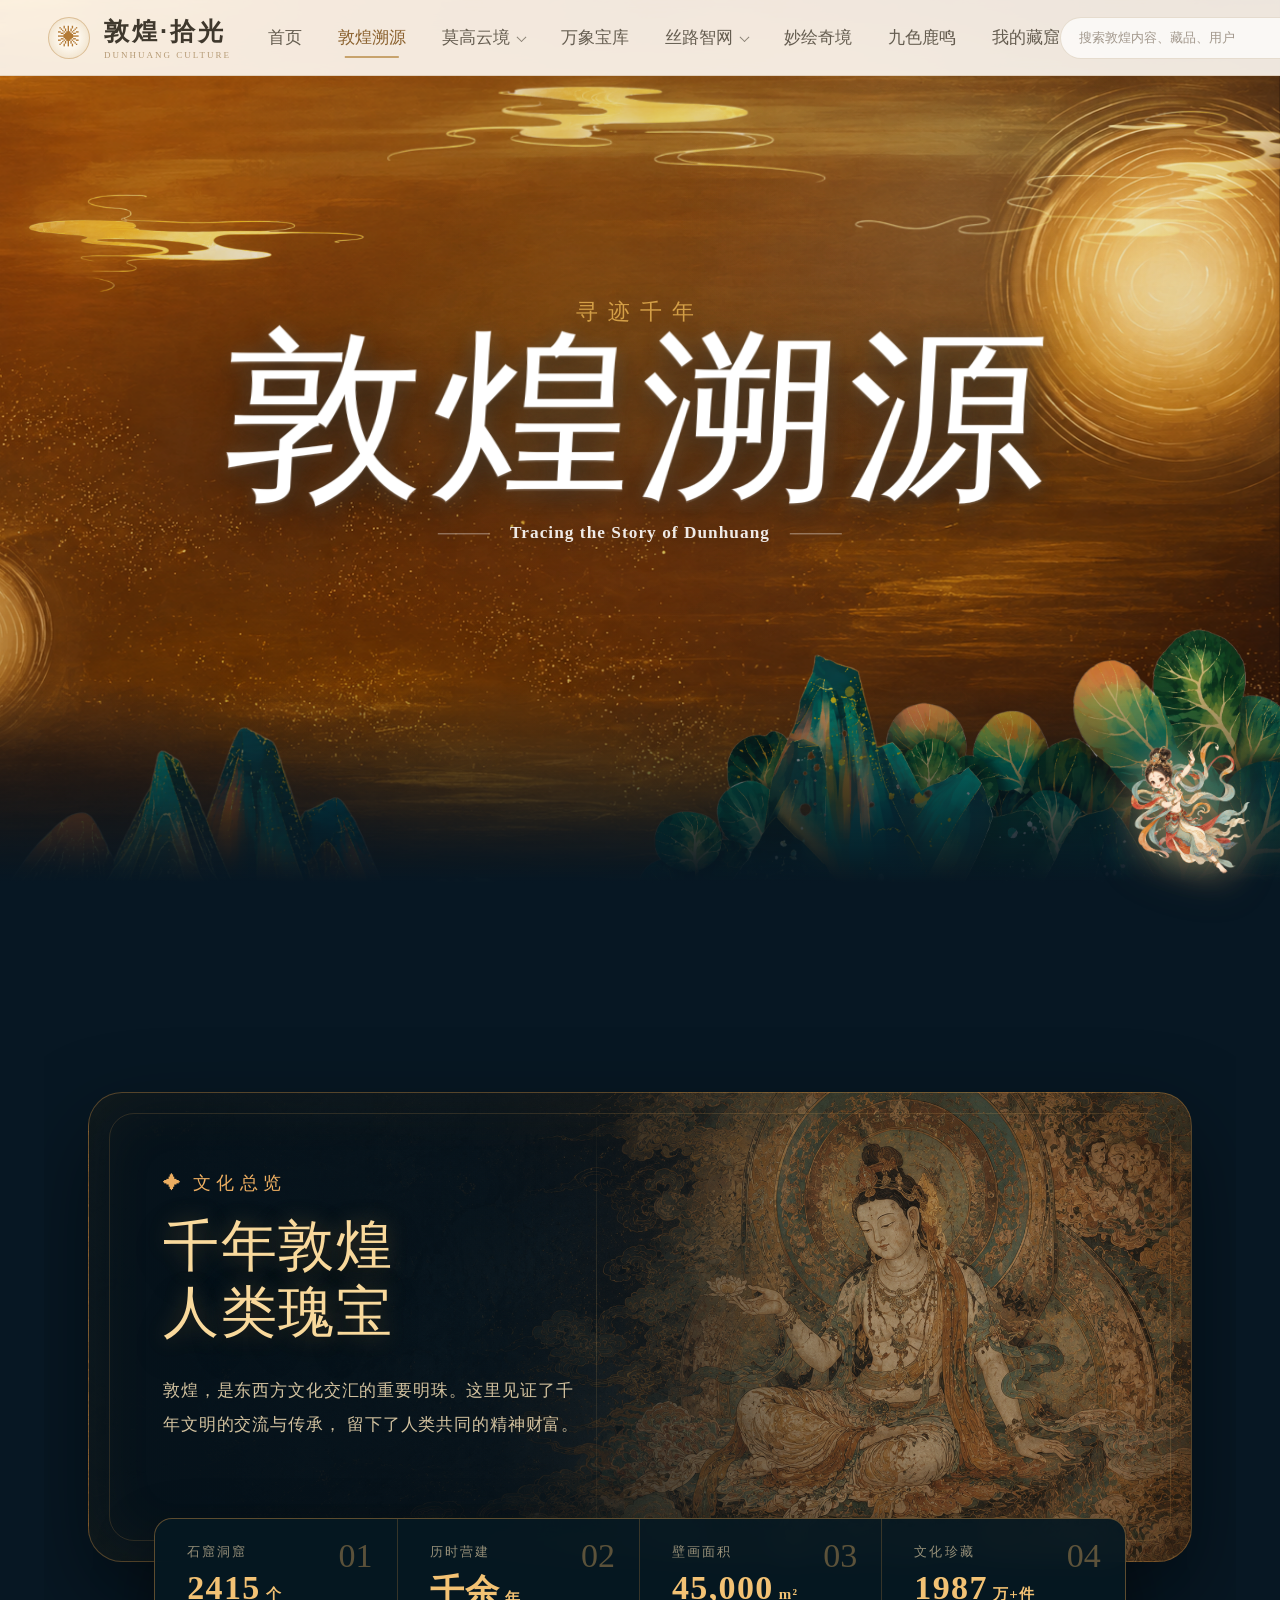
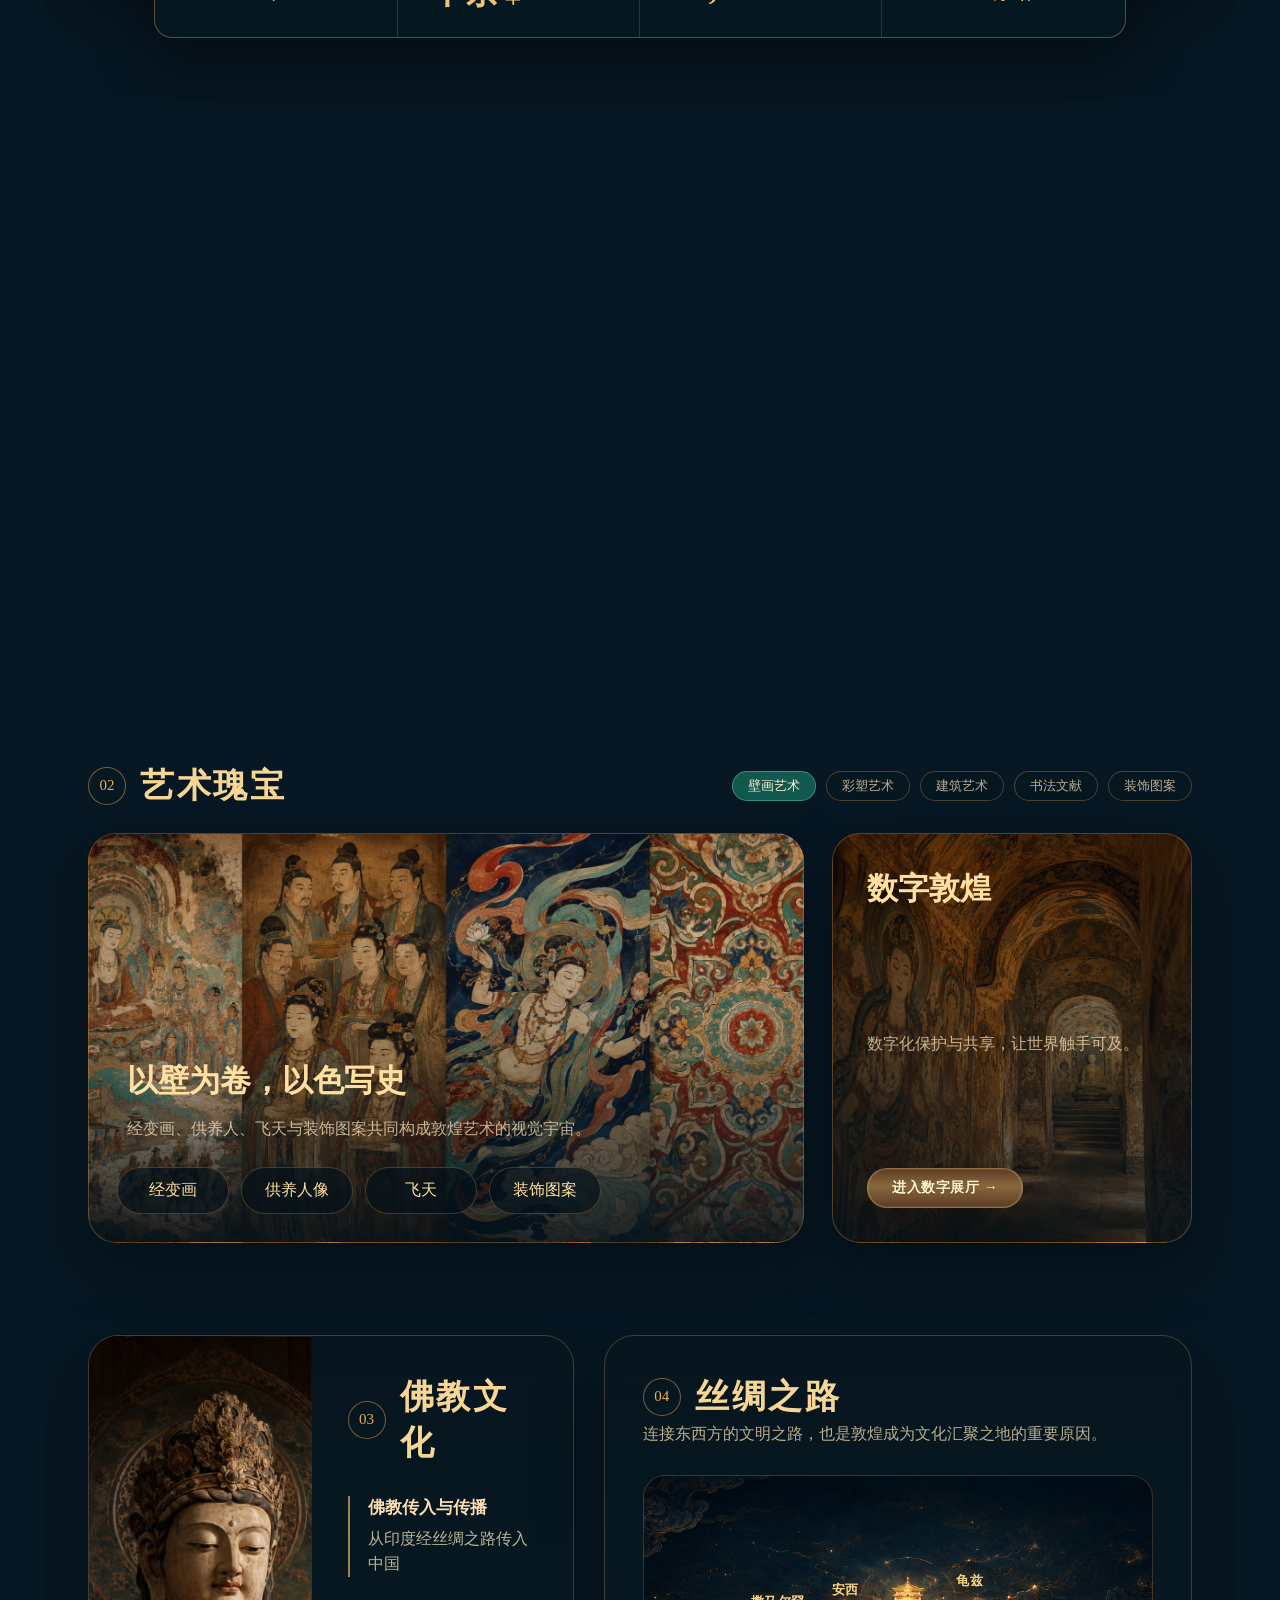
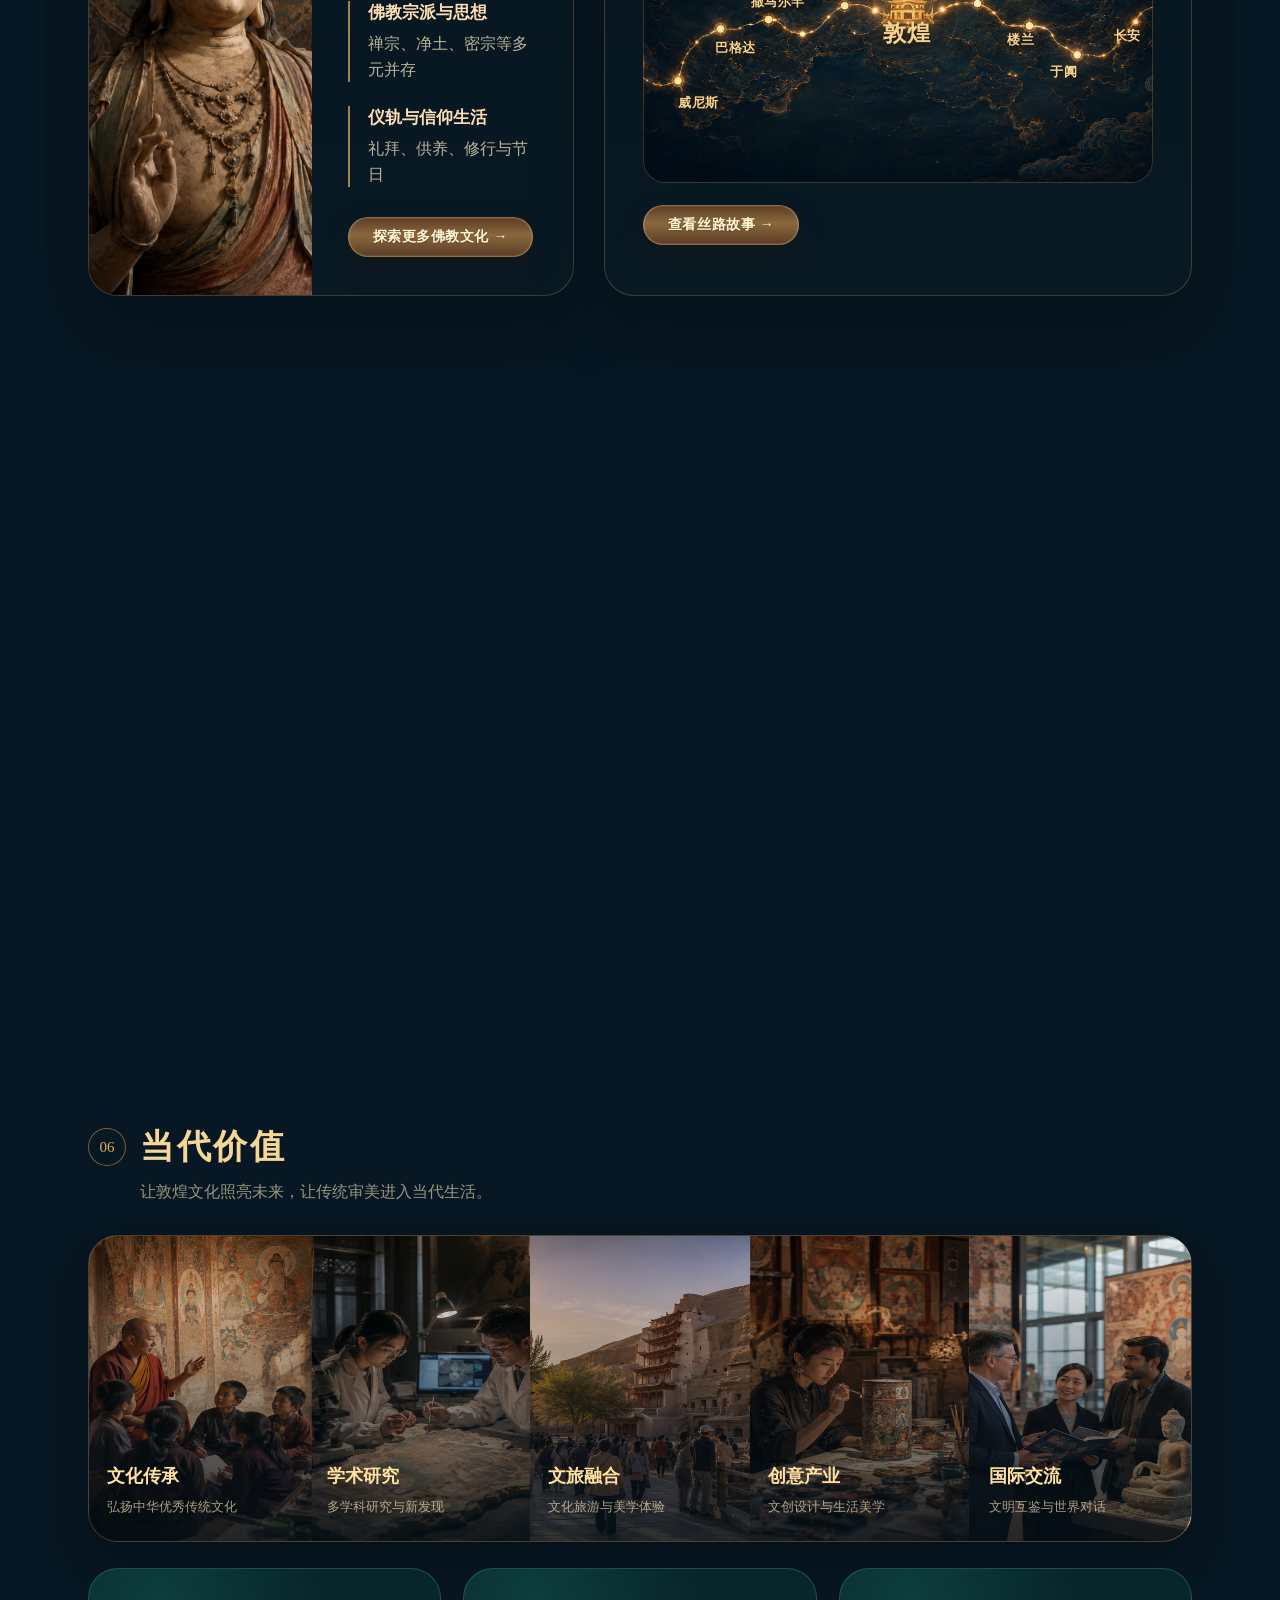
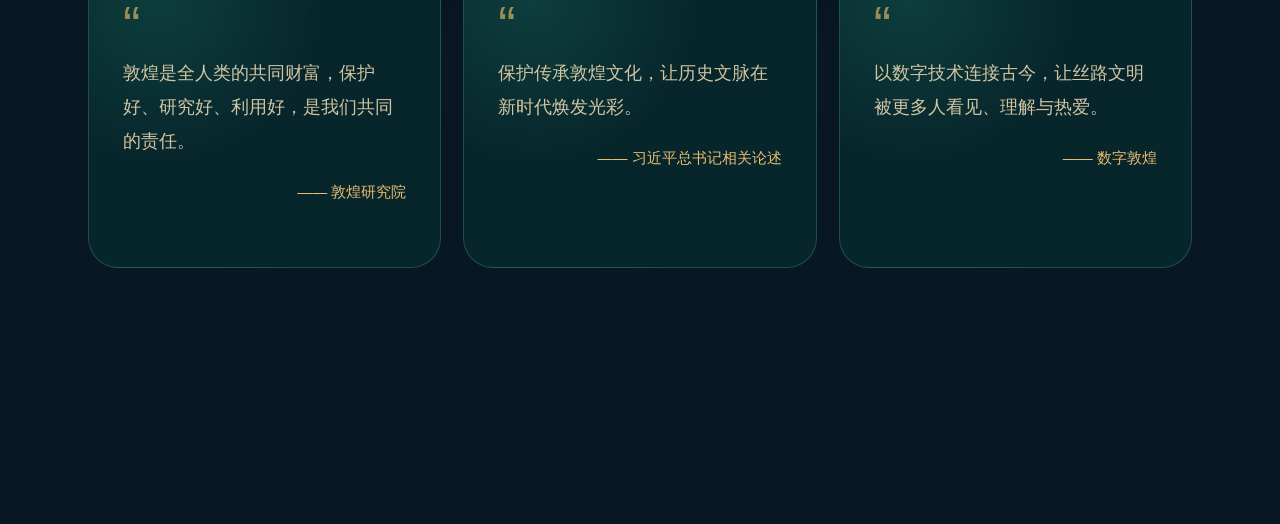
==== commit a920bb53: "feat: unify navigation bar UI across all pages Standardize the top navigation bar across all 10 page" ====
--- a/dunhuang_frontend/dunhuang_frontend/pages/community.html
+++ b/dunhuang_frontend/dunhuang_frontend/pages/community.html
@@ -76,7 +76,7 @@
                   <a href="./mogao2.html">洞窟筛选</a>
                 </span>
               </span>
-              <a href="./treasure.html">万象宝库</a>
+              <a href="./wanxiang.html">万象宝库</a>
               <span class="nav-item has-dropdown">
                 <a href="./knowledge1.html">丝路智网</a>
                 <span class="nav-dropdown">
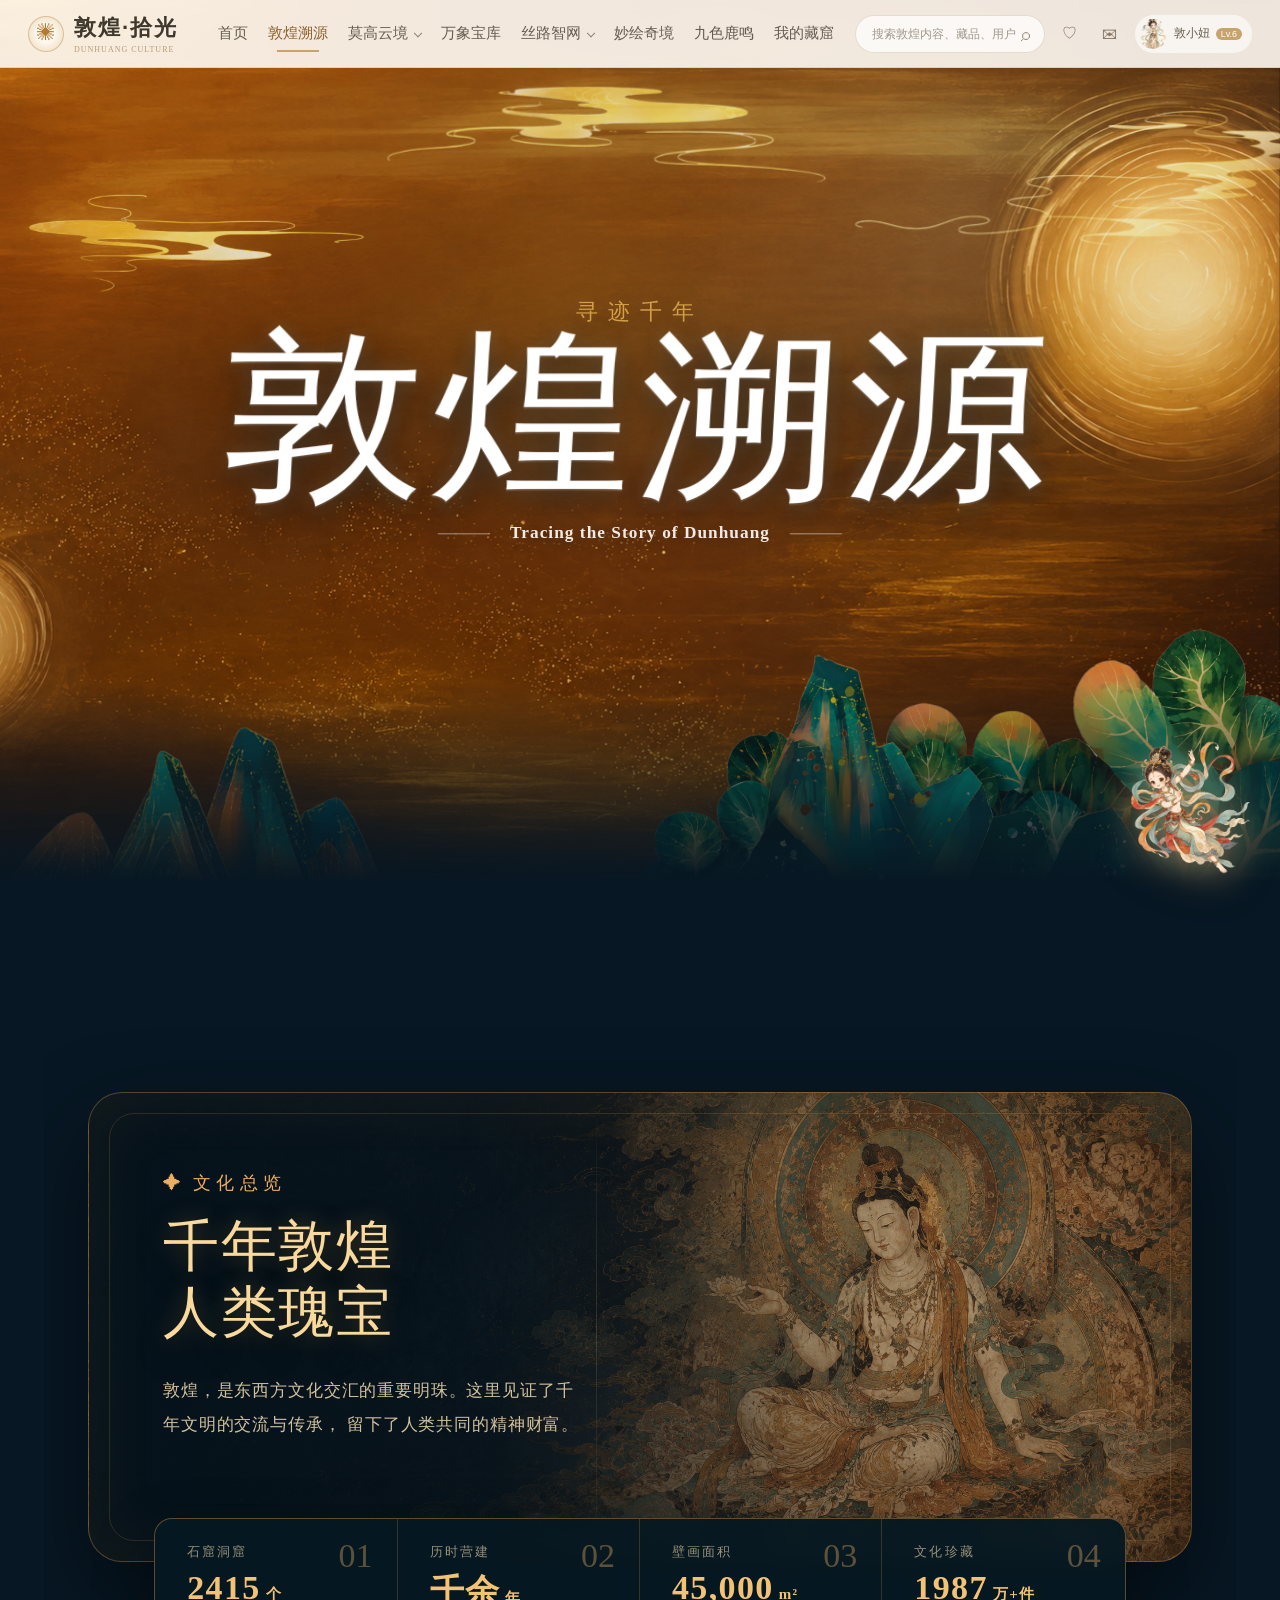
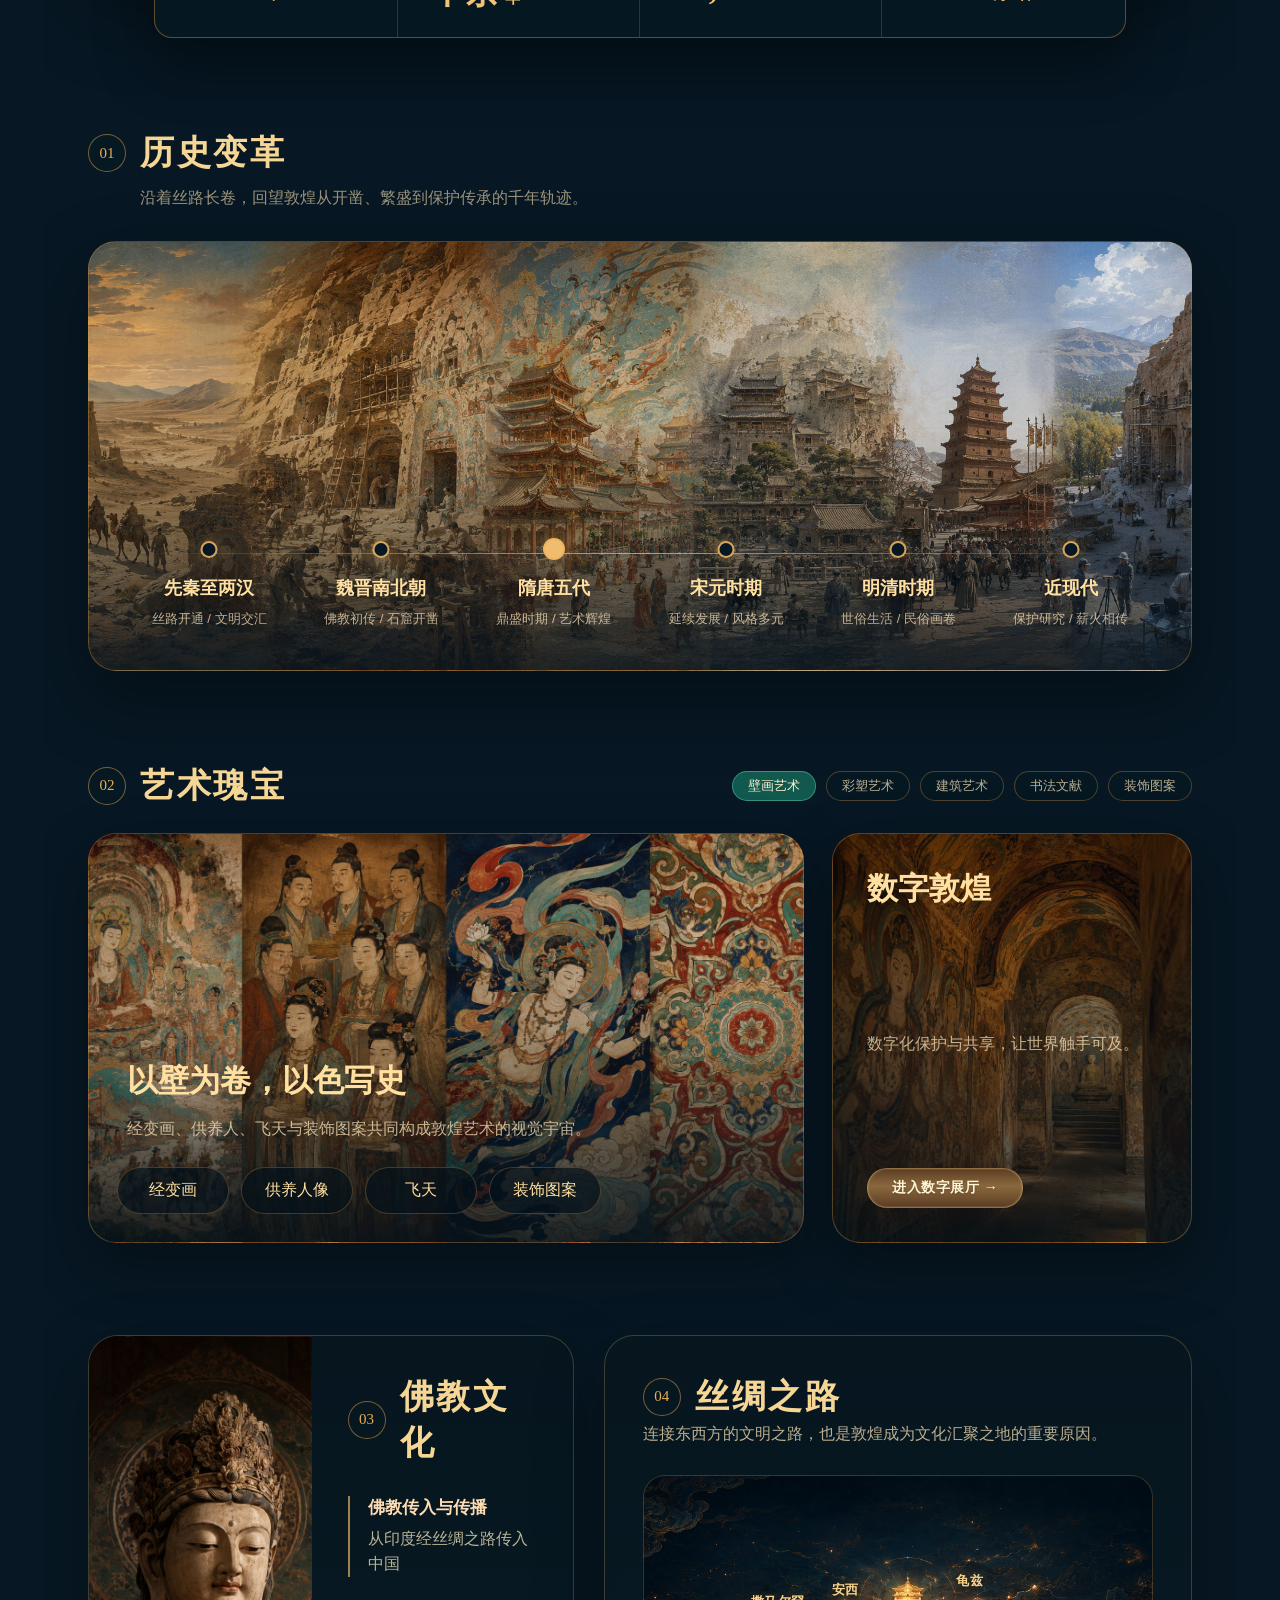
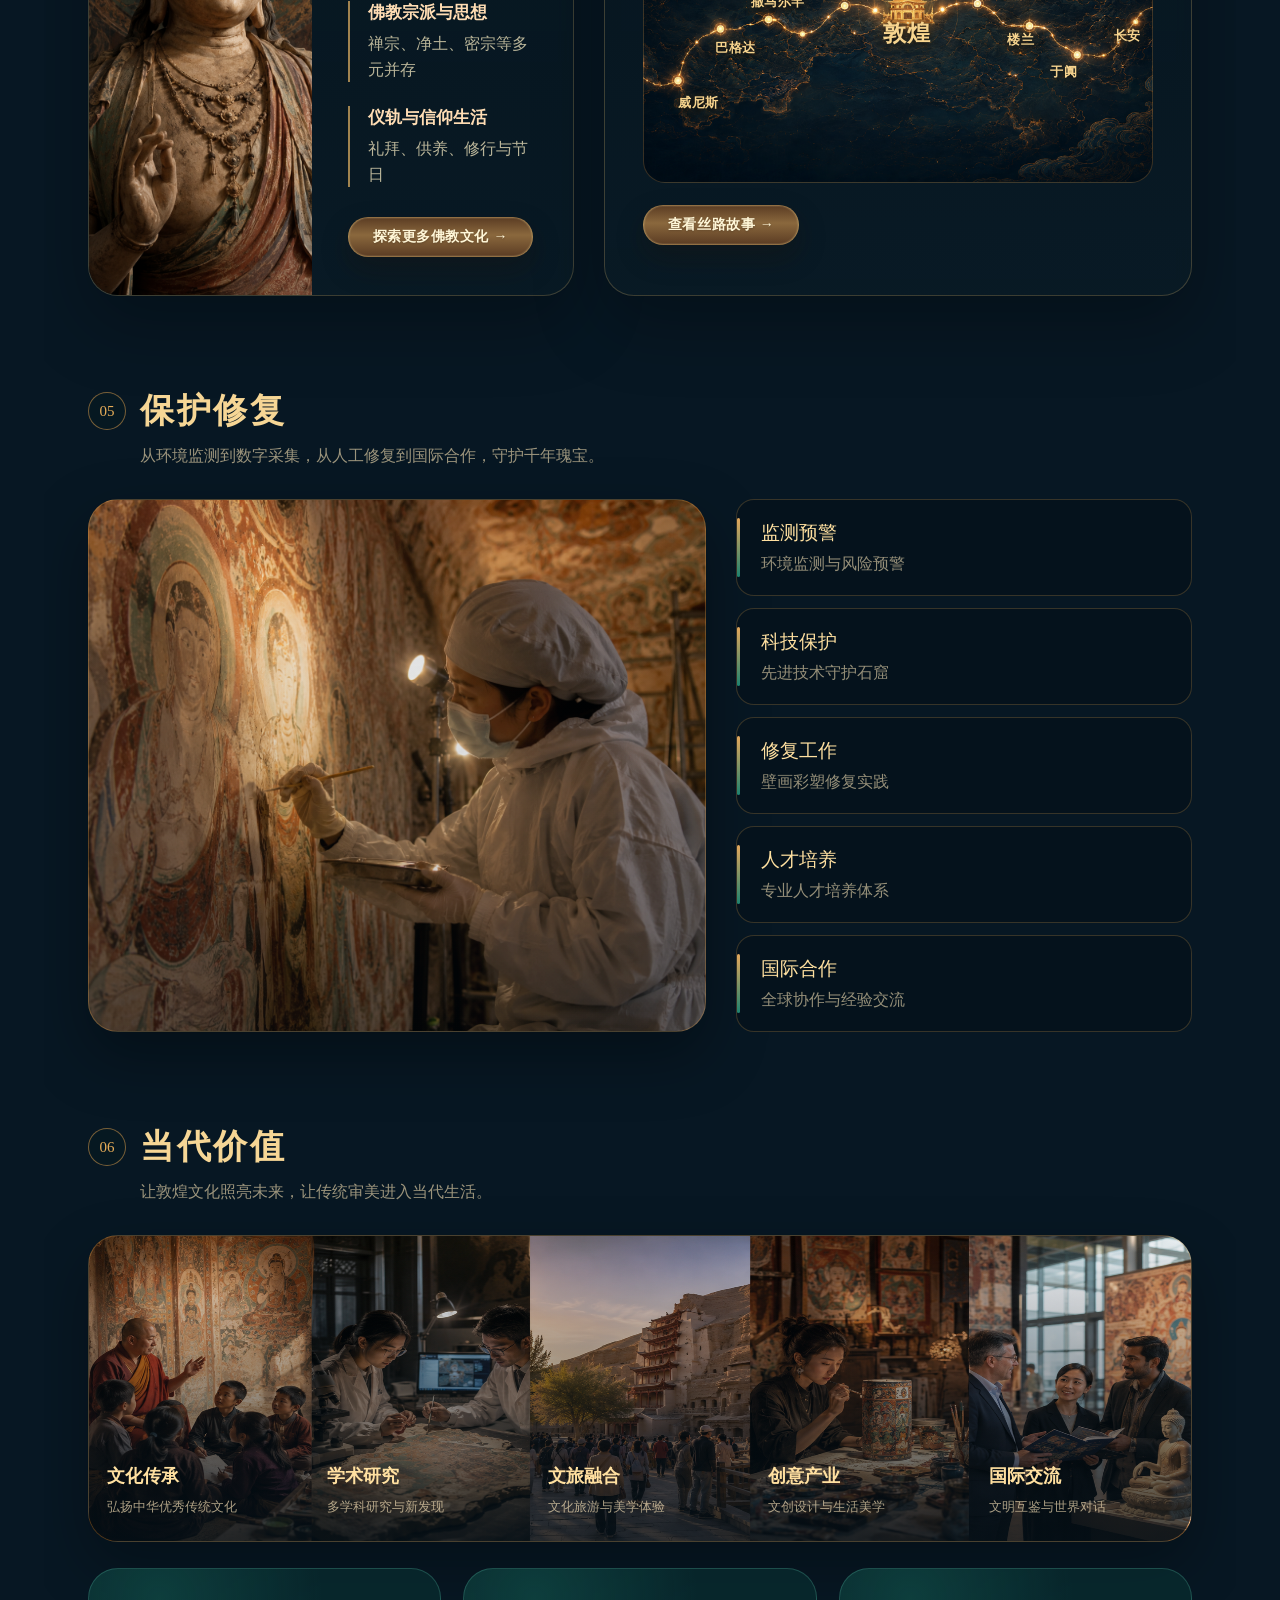
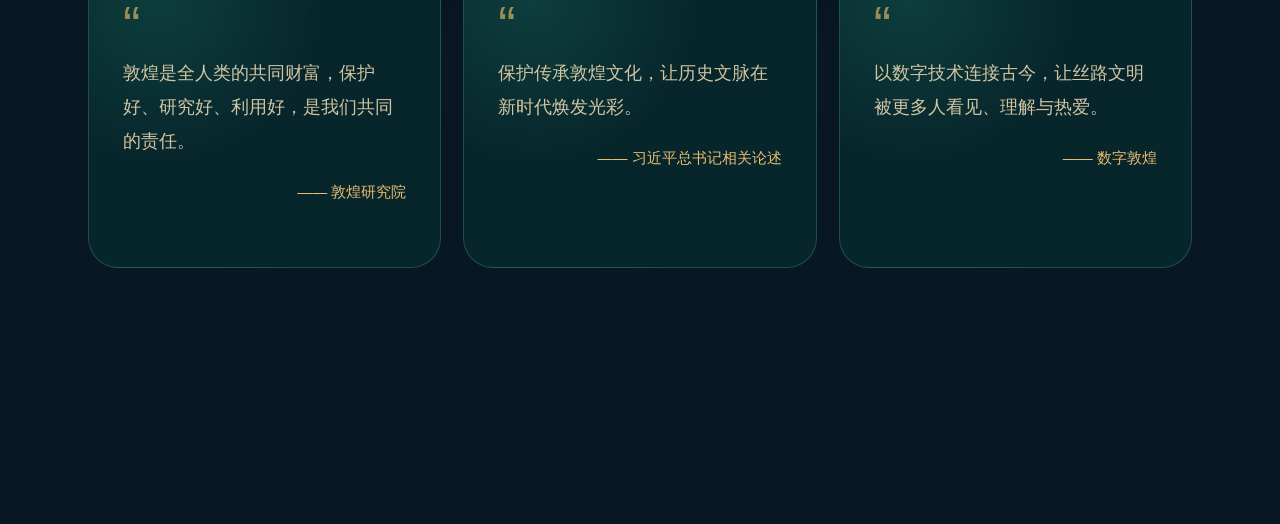
==== commit d90f00ec: "fix: adjust nav layout to prevent overlap and unify fonts - Compact nav bar (68px height, 20px gap) " ====
--- a/dunhuang_frontend/dunhuang_frontend/pages/community.html
+++ b/dunhuang_frontend/dunhuang_frontend/pages/community.html
@@ -8,6 +8,42 @@
 
   <link rel="stylesheet" href="../assets/css/community.css" />
   <link rel="stylesheet" href="../assets/css/ai-assistant.css" />
+<style>
+.topbar{position:absolute;top:0;left:0;right:0;z-index:50;height:68px;padding:0 28px;display:flex;align-items:center;justify-content:space-between;background:rgba(255,251,244,0.9);border-bottom:1px solid rgba(178,147,105,0.28);backdrop-filter:blur(14px)}
+.brand{min-width:170px;display:flex;align-items:center;gap:10px;color:#3f382d}
+.brand-logo{width:36px;height:36px;border:1px solid rgba(191,143,79,0.45);border-radius:50%;display:grid;place-items:center;color:#b37a35;background:radial-gradient(circle,#fffaf1 30%,#ead8bb);font-size:18px}
+.brand-title{font-size:22px;letter-spacing:2px;font-weight:800;font-family:"STKaiti","KaiTi","Microsoft YaHei",Arial,sans-serif}
+.brand-sub{margin-top:2px;color:#b69b76;font-family:Georgia,"Times New Roman",serif;font-size:8px;letter-spacing:1px}
+.nav{display:flex;align-items:center;gap:20px;color:#655d50;font-size:15px}
+.nav a{position:relative;padding:24px 0;color:inherit;text-decoration:none;white-space:nowrap;font-size:15px;font-family:"STKaiti","KaiTi","Microsoft YaHei",Arial,sans-serif}
+.nav a::after{content:"";position:absolute;left:50%;bottom:15px;width:0;height:2px;background:#c8a36c;transform:translateX(-50%);transition:.25s}
+.nav a:hover,.nav a.active{color:#8b622f}
+.nav a:hover::after,.nav a.active::after{width:70%}
+.nav-item{position:relative;display:inline-flex;align-items:center}
+.has-dropdown>a{padding-right:13px}
+.has-dropdown>a::before{content:"";position:absolute;right:0;top:50%;width:5px;height:5px;border-right:1px solid currentColor;border-bottom:1px solid currentColor;transform:translateY(-62%) rotate(45deg);opacity:.55;transition:transform .22s ease,opacity .22s ease}
+.has-dropdown:hover>a::before,.has-dropdown:focus-within>a::before{transform:translateY(-35%) rotate(225deg);opacity:1}
+.nav-dropdown{position:absolute;left:50%;top:calc(100% - 7px);z-index:80;width:160px;padding:6px;display:grid;gap:1px;background:linear-gradient(180deg,rgba(255,253,249,.96),rgba(247,238,226,.95));border:1px solid rgba(196,147,88,.34);border-radius:8px;box-shadow:0 18px 42px rgba(92,63,36,.16);opacity:0;visibility:hidden;transform:translate(-50%,10px);transition:opacity .22s ease,transform .22s ease,visibility .22s ease}
+.nav-dropdown::before{content:"";position:absolute;left:50%;top:-6px;width:10px;height:10px;background:rgba(255,253,249,.96);border-left:1px solid rgba(196,147,88,.34);border-top:1px solid rgba(196,147,88,.34);transform:translateX(-50%) rotate(45deg)}
+.has-dropdown:hover .nav-dropdown,.has-dropdown:focus-within .nav-dropdown{opacity:1;visibility:visible;transform:translate(-50%,0)}
+.nav .nav-dropdown a{height:36px;padding:0 10px;display:flex;align-items:center;justify-content:center;color:#4c3c2b;font-size:14px;border-radius:6px}
+.nav .nav-dropdown a::before,.nav .nav-dropdown a::after{display:none}
+.nav .nav-dropdown a:hover,.nav .nav-dropdown a:focus-visible{color:#8a5a25;background:rgba(196,147,88,.13)}
+.nav .has-dropdown>a::before,.nav .has-dropdown>a:hover::before,.nav .has-dropdown>a:focus-visible::before{left:auto!important;right:0!important;top:50%!important;bottom:auto!important;width:5px!important;height:5px!important;background:transparent!important;border-right:1px solid currentColor!important;border-bottom:1px solid currentColor!important;border-left:0!important;border-top:0!important;opacity:.72!important;box-shadow:none!important}
+.nav .has-dropdown>a::before{transform:translateY(-62%) rotate(45deg)!important}
+.nav .has-dropdown:hover>a::before,.nav .has-dropdown:focus-within>a::before{transform:translateY(-35%) rotate(225deg)!important}
+.top-actions{display:flex;align-items:center;gap:10px;flex-shrink:0}
+.search{width:190px;height:38px;padding:0 14px;border:1px solid rgba(176,146,106,0.28);border-radius:999px;display:flex;align-items:center;color:#9d907e;background:rgba(255,255,255,0.72)}
+.search input{min-width:0;flex:1;border:none;outline:none;background:transparent;color:#776a5a;font-size:12px}
+.search input::placeholder{color:rgba(119,106,90,0.68)}
+.search span{font-size:18px;line-height:1}
+.icon-btn{width:30px;height:30px;border:0;border-radius:50%;background:transparent;color:#877665;font-size:15px}
+.icon-btn:hover{background:rgba(200,163,108,0.14)}
+.user-mini{height:38px;padding:3px 10px 3px 3px;display:flex;align-items:center;gap:6px;border-radius:999px;color:#655d50;background:rgba(255,255,255,0.62);cursor:default}
+.user-mini img{width:30px;height:30px;border-radius:50%;object-fit:cover}
+.user-mini span{font-size:12px;white-space:nowrap;font-family:"STKaiti","KaiTi","Microsoft YaHei",Arial,sans-serif}
+.user-mini em{padding:1px 5px;border-radius:999px;color:#fff;background:#c8a36c;font-size:9px;font-style:normal}
+</style>
 </head>
 
 <body>
